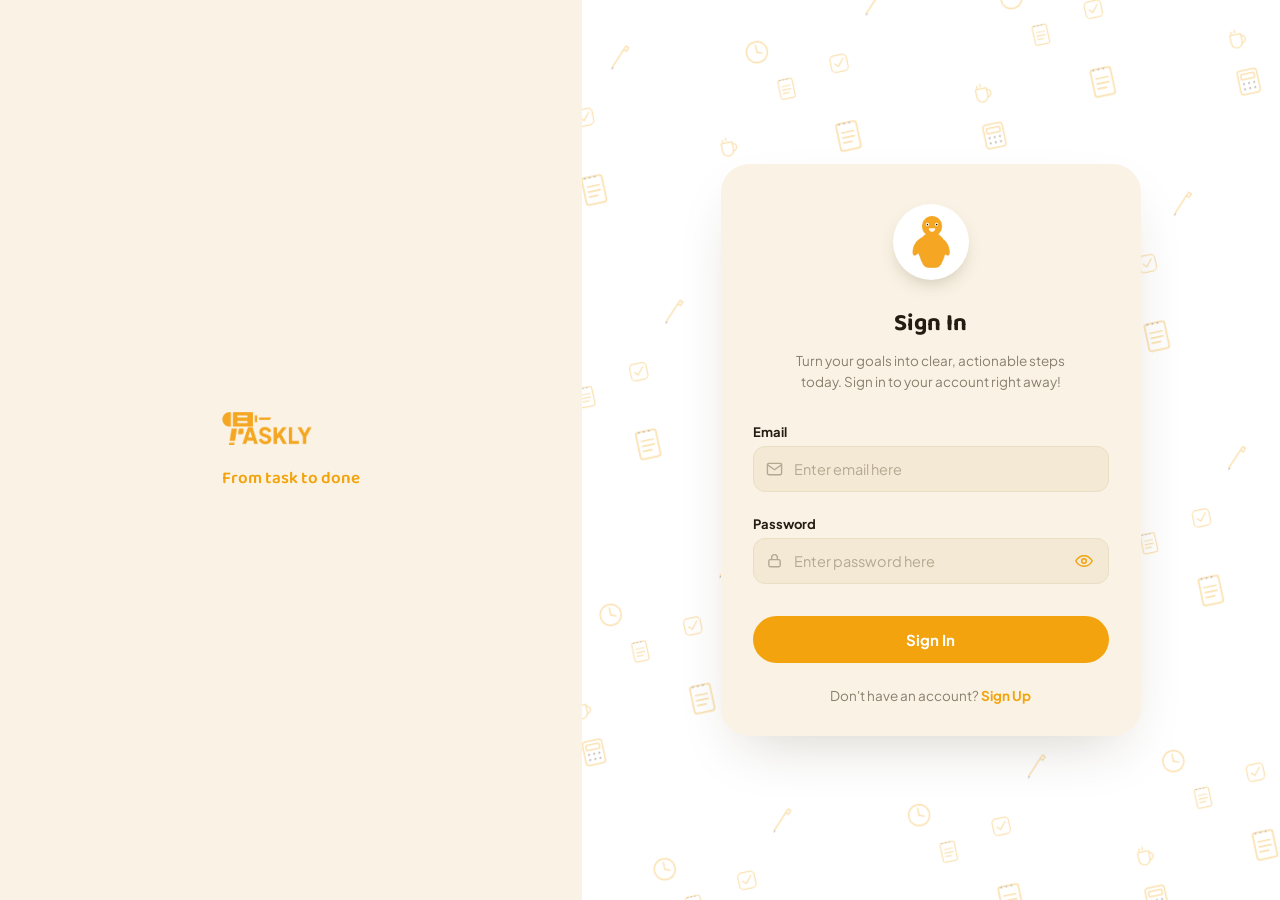
==== account.html @ c9b8bd0f "frontend fixes" ====
<!DOCTYPE html>
<html lang="en">
<head>
<meta charset="UTF-8">
<meta name="viewport" content="width=device-width, initial-scale=1.0">
<title>Taskly — Account</title>
<link rel="shortcut icon" href="assets/tasklylogo.png" type="image/png">
<link rel="preconnect" href="https://fonts.googleapis.com">
<link rel="preconnect" href="https://fonts.gstatic.com" crossorigin>
<link href="https://fonts.googleapis.com/css2?family=Baloo+2:wght@600;700&family=Plus+Jakarta+Sans:wght@400;500;600;700&display=swap" rel="stylesheet">
<link rel="stylesheet" href="css/account.css">
<script src="js/session-guard.js"></script>
  <link rel="stylesheet" href="css/sidebar.css">
  <link rel="stylesheet" href="css/streak.css">
  <link rel="stylesheet" href="css/nodi.css">
  <script>
    try {
      const savedTheme = localStorage.getItem("taskly_theme") || "light";
      document.documentElement.setAttribute("data-theme", savedTheme);
    } catch (e) {}
  </script>
</head>
<body>

<!-- Icon sprite -->
<svg width="0" height="0" style="position:absolute" aria-hidden="true">
  <defs>
    <symbol id="ic-grid" viewBox="0 0 24 24"><rect x="3" y="3" width="8" height="8" rx="1.5"/><rect x="13" y="3" width="8" height="8" rx="1.5"/><rect x="3" y="13" width="8" height="8" rx="1.5"/><rect x="13" y="13" width="8" height="8" rx="1.5"/></symbol>
    <symbol id="ic-route" viewBox="0 0 24 24"><circle cx="6" cy="6" r="2.5"/><circle cx="18" cy="18" r="2.5"/><path d="M6 8.5V13a4 4 0 0 0 4 4h4"/></symbol>
    <symbol id="ic-bell" viewBox="0 0 24 24"><path d="M6 9a6 6 0 0 1 12 0c0 4 1.5 5.5 2 6H4c.5-.5 2-2 2-6Z"/><path d="M10 19a2 2 0 0 0 4 0"/></symbol>
    <symbol id="ic-user" viewBox="0 0 24 24"><circle cx="12" cy="8" r="4"/><path d="M4 21c0-4.4 3.6-8 8-8s8 3.6 8 8"/></symbol>
    <symbol id="ic-gear" viewBox="0 0 24 24"><circle cx="12" cy="12" r="3"/><path d="M19.4 13a1.7 1.7 0 0 0 .3 1.9l.1.1a2 2 0 1 1-2.8 2.8l-.1-.1a1.7 1.7 0 0 0-1.9-.3 1.7 1.7 0 0 0-1 1.5V19a2 2 0 1 1-4 0v-.1a1.7 1.7 0 0 0-1-1.6 1.7 1.7 0 0 0-1.9.3l-.1.1a2 2 0 1 1-2.8-2.8l.1-.1a1.7 1.7 0 0 0 .3-1.9 1.7 1.7 0 0 0-1.5-1H4a2 2 0 1 1 0-4h.1a1.7 1.7 0 0 0 1.6-1 1.7 1.7 0 0 0-.3-1.9l-.1-.1a2 2 0 1 1 2.8-2.8l.1.1a1.7 1.7 0 0 0 1.9.3H10a1.7 1.7 0 0 0 1-1.5V4a2 2 0 1 1 4 0v.1a1.7 1.7 0 0 0 1 1.5 1.7 1.7 0 0 0 1.9-.3l.1-.1a2 2 0 1 1 2.8 2.8l-.1.1a1.7 1.7 0 0 0-.3 1.9V10a1.7 1.7 0 0 0 1.5 1H20a2 2 0 1 1 0 4h-.1a1.7 1.7 0 0 0-1.5 1Z"/></symbol>
    <symbol id="ic-menu" viewBox="0 0 24 24"><line x1="4" y1="7" x2="20" y2="7"/><line x1="4" y1="12" x2="20" y2="12"/><line x1="4" y1="17" x2="20" y2="17"/></symbol>
    <symbol id="ic-close" viewBox="0 0 24 24"><line x1="6" y1="6" x2="18" y2="18"/><line x1="18" y1="6" x2="6" y2="18"/></symbol>
    <symbol id="ic-flame" viewBox="0 0 24 24"><path d="M12 2c1 3-3 4-3 8a3 3 0 0 0 6 0c1 1 2 2.5 2 4.5A5.5 5.5 0 0 1 6 14.5C6 9 12 7 12 2Z"/></symbol>
    <symbol id="ic-check" viewBox="0 0 24 24"><path d="M4 12l5 5 11-11"/></symbol>
    <symbol id="ic-send" viewBox="0 0 24 24"><path d="M4 12h15"/><path d="M13 6l6 6-6 6"/></symbol>
    <symbol id="ic-camera" viewBox="0 0 24 24"><path d="M4 8h3l2-3h6l2 3h3v11H4Z"/><circle cx="12" cy="13.5" r="3.5"/></symbol>
    <symbol id="ic-mail" viewBox="0 0 24 24"><rect x="2" y="4" width="20" height="16" rx="2"/><path d="m2 6 10 7L22 6"/></symbol>
    <symbol id="ic-lock" viewBox="0 0 24 24"><rect x="4" y="10" width="16" height="10" rx="2"/><path d="M8 10V7a4 4 0 0 1 8 0v3"/></symbol>
    <symbol id="ic-eye" viewBox="0 0 24 24"><path d="M1 12s4-7 11-7 11 7 11 7-4 7-11 7-11-7-11-7Z"/><circle cx="12" cy="12" r="3"/></symbol>
    <symbol id="ic-door" viewBox="0 0 24 24"><path d="M6 3h9v18H6Z"/><path d="M15 3l3 1v16l-3 1"/><circle cx="12" cy="12" r=".8" fill="currentColor" stroke="none"/></symbol>
    <symbol id="ic-logout" viewBox="0 0 24 24"><path d="M9 21H5a2 2 0 0 1-2-2V5a2 2 0 0 1 2-2h4"/><path d="M16 17l5-5-5-5"/><path d="M21 12H9"/></symbol>
  </defs>
</svg>

<div class="app-shell">

  <div class="drawer-overlay" id="drawerOverlay"></div>

  <!-- Sidebar (Modern Study Case Design) -->
  <aside class="sidebar" id="sidebar">
    <!-- Header / Brand -->
    <div class="sidebar-header-box">
      <a href="dashboard.html" class="sidebar-brand">
        <div class="sidebar-brand-icon" id="sidebarBrandIcon" title="Taskly Workspace">
          <img src="assets/tasklylogo.png" alt="Taskly">
        </div>
        <div class="sidebar-brand-info">
          <span class="sidebar-brand-title">Taskly</span>
          <span class="sidebar-brand-sub">Workspace</span>
        </div>
      </a>
      <button class="sidebar-toggle-btn" id="sidebarToggleBtn" title="Collapse sidebar" aria-label="Collapse sidebar">
        <svg viewBox="0 0 24 24" fill="none" stroke="currentColor" stroke-width="2.2" stroke-linecap="round" stroke-linejoin="round">
          <path d="m15 18-6-6 6-6"/>
        </svg>
      </button>
      <button class="sidebar-close-btn" id="sidebarCloseBtn" title="Close menu" aria-label="Close menu">
        <svg viewBox="0 0 24 24" fill="none" stroke="currentColor" stroke-width="2" stroke-linecap="round" stroke-linejoin="round">
          <line x1="18" y1="6" x2="6" y2="18"></line>
          <line x1="6" y1="6" x2="18" y2="18"></line>
        </svg>
      </button>
    </div>

    <!-- Top Action: New Chat -->
    <div class="sidebar-action-wrap">
      <button class="sidebar-btn-new-chat open-nodi-modal" type="button" id="sidebarNewChatBtn" title="New Chat with Nodi">
        <div class="sidebar-link-icon">
          <svg viewBox="0 0 24 24" fill="none" stroke="currentColor" stroke-width="2" stroke-linecap="round" stroke-linejoin="round">
            <path d="M12 5v14M5 12h14"/>
          </svg>
        </div>
        <span class="sidebar-link-label">New Chat</span>
        <span class="sidebar-ai-tag">AI</span>
      </button>
    </div>

    <!-- Navigation Body -->
    <div class="sidebar-nav-scroll">
      <!-- Section: OVERVIEW -->
      <div class="sidebar-nav-section">
        <h4 class="sidebar-section-title">Overview</h4>
        <ul class="sidebar-menu">
          <li>
            <a class="sidebar-link" href="dashboard.html" title="Dashboard">
              <div class="sidebar-link-icon">
                <svg viewBox="0 0 24 24" fill="none" stroke="currentColor" stroke-width="1.8" stroke-linecap="round" stroke-linejoin="round"><rect x="3" y="3" width="7" height="7" rx="1.5"/><rect x="14" y="3" width="7" height="7" rx="1.5"/><rect x="3" y="14" width="7" height="7" rx="1.5"/><rect x="14" y="14" width="7" height="7" rx="1.5"/></svg>
              </div>
              <span class="sidebar-link-label">Dashboard</span>
            </a>
          </li>
          <li>
            <a class="sidebar-link" href="roadmapmanager.html" title="Roadmaps">
              <div class="sidebar-link-icon">
                <svg viewBox="0 0 24 24" fill="none" stroke="currentColor" stroke-width="1.8" stroke-linecap="round" stroke-linejoin="round"><path d="M6 2 3 6v14a2 2 0 0 0 2 2h14a2 2 0 0 0 2-2V6l-3-4Z"/><path d="M3 6h18"/><path d="M16 10a4 4 0 0 1-8 0"/></svg>
              </div>
              <span class="sidebar-link-label">Roadmaps</span>
            </a>
          </li>
          <li>
            <a class="sidebar-link" href="notifications.html" title="Notifications">
              <div class="sidebar-link-icon">
                <svg viewBox="0 0 24 24" fill="none" stroke="currentColor" stroke-width="1.8" stroke-linecap="round" stroke-linejoin="round"><rect width="20" height="16" x="2" y="4" rx="2"/><path d="m22 7-8.97 5.7a1.94 1.94 0 0 1-2.06 0L2 7"/></svg>
              </div>
              <span class="sidebar-link-label">Notifications</span>
              <span class="sidebar-pill-badge" id="sidebarNotifBadge" style="display:none;">0</span>
            </a>
          </li>
        </ul>
      </div>
    </div>

    <!-- Bottom: Profile Card + Settings + Theme Toggle -->
    <div class="sidebar-footer-group">
      <div class="sidebar-profile-card">
        <a href="account.html" class="sidebar-profile-link" id="sidebarProfileLink" title="View Profile">
          <img class="sidebar-profile-avatar" id="sidebarUserAvatar" src="assets/profile.png" alt="Profile avatar">
          <div class="sidebar-profile-meta">
            <span class="sidebar-profile-name" id="sidebarUserName">Taskly User</span>
            <span class="sidebar-profile-email" id="sidebarUserEmail">user@taskly.app</span>
          </div>
        </a>
        <a href="settings.html" class="sidebar-settings-btn" id="sidebarSettingsBtn" title="Settings" aria-label="Settings">
          <svg viewBox="0 0 24 24" fill="none" stroke="currentColor" stroke-width="1.8" stroke-linecap="round" stroke-linejoin="round">
            <circle cx="12" cy="12" r="3"/>
            <path d="M19.4 15a1.65 1.65 0 0 0 .33 1.82l.06.06a2 2 0 0 1-2.83 2.83l-.06-.06a1.65 1.65 0 0 0-1.82-.33 1.65 1.65 0 0 0-1.51-1H3a2 2 0 0 1 0-4h.09A1.65 1.65 0 0 0 4.6 9a1.65 1.65 0 0 0-.33-1.82l-.06-.06a2 2 0 0 1 2.83-2.83l.06.06a1.65 1.65 0 0 0 1.82.33H9a1.65 1.65 0 0 0 1-1.51V3a2 2 0 0 1 4 0v.09a1.65 1.65 0 0 0 1 1.51 1.65 1.65 0 0 0 1.82-.33l.06-.06a2 2 0 0 1 2.83 2.83l-.06.06a1.65 1.65 0 0 0-.33 1.82V9a1.65 1.65 0 0 0 1.51 1H21a2 2 0 0 1 0 4h-.09a1.65 1.65 0 0 0-1.51 1z"/>
          </svg>
        </a>
      </div>

      <div class="sidebar-footer">
        <div class="sidebar-theme-switch" id="sidebarThemeSwitch" title="Toggle Light / Dark mode">
          <svg class="sidebar-theme-icon is-sun" viewBox="0 0 24 24" fill="none" stroke="currentColor" stroke-width="2" stroke-linecap="round" stroke-linejoin="round"><circle cx="12" cy="12" r="5"/><line x1="12" y1="1" x2="12" y2="3"/><line x1="12" y1="21" x2="12" y2="23"/><line x1="4.22" y1="4.22" x2="5.64" y2="5.64"/><line x1="18.36" y1="18.36" x2="19.78" y2="19.78"/><line x1="1" y1="12" x2="3" y2="12"/><line x1="21" y1="12" x2="23" y2="12"/><line x1="4.22" y1="19.78" x2="5.64" y2="18.36"/><line x1="18.36" y1="5.64" x2="19.78" y2="4.22"/></svg>
          <div class="sidebar-theme-toggle-pill"><span class="sidebar-theme-toggle-dot"></span></div>
          <svg class="sidebar-theme-icon is-moon" viewBox="0 0 24 24" fill="none" stroke="currentColor" stroke-width="2" stroke-linecap="round" stroke-linejoin="round"><path d="M21 12.79A9 9 0 1 1 11.21 3 7 7 0 0 0 21 12.79z"/></svg>
        </div>
      </div>
    </div>
  </aside>

  <!-- Main column -->
  <div class="main-column">

    <header class="topbar">
      <div class="topbar-left">
        <button class="hamburger-btn" id="hamburgerBtn" aria-label="Open menu">
          <svg viewBox="0 0 24 24" fill="none" stroke="currentColor" stroke-width="2" stroke-linecap="round"><use href="#ic-menu"/></svg>
        </button>
        <span class="topbar-title">Taskly</span>
      </div>
      <div class="topbar-right">
        <button class="icon-btn-ghost" id="streakBtn" aria-label="Your streak">
          <svg viewBox="0 0 24 24" fill="currentColor" stroke="none"><use href="#ic-flame"/></svg>
          <span class="badge-count">5</span>
        </button>
        <button class="icon-btn-ghost" id="notifBtn" aria-label="Notifications">
          <svg viewBox="0 0 24 24" fill="none" stroke="currentColor" stroke-width="1.8" stroke-linecap="round" stroke-linejoin="round"><use href="#ic-bell"/></svg>
          <span class="notif-dot" id="notifDot"></span>
        </button>
        <img class="topbar-avatar" id="topbarAvatar" src="assets/profile.png" alt="Your profile">
      </div>
    </header>

    <main class="main-content">

      <div class="bg-pattern" id="bgPattern" aria-hidden="true">
        <svg class="pattern-root" width="100%" height="100%" xmlns="http://www.w3.org/2000/svg">
          <defs>
            <symbol id="pat-notebook" viewBox="0 0 40 40">
              <rect x="7" y="4" width="24" height="32" rx="3"/>
              <circle cx="11" cy="4.5" r="1.1" fill="currentColor" stroke="none"/>
              <circle cx="17" cy="4.5" r="1.1" fill="currentColor" stroke="none"/>
              <circle cx="23" cy="4.5" r="1.1" fill="currentColor" stroke="none"/>
              <line x1="12" y1="15" x2="26" y2="15"/>
              <line x1="12" y1="21" x2="26" y2="21"/>
              <line x1="12" y1="27" x2="22" y2="27"/>
            </symbol>
            <symbol id="pat-calculator" viewBox="0 0 40 40">
              <rect x="7" y="4" width="26" height="32" rx="4"/>
              <rect x="11" y="9" width="18" height="7" rx="1.5"/>
              <circle cx="13" cy="22" r="1.4" fill="currentColor" stroke="none"/>
              <circle cx="20" cy="22" r="1.4" fill="currentColor" stroke="none"/>
              <circle cx="27" cy="22" r="1.4" fill="currentColor" stroke="none"/>
              <circle cx="13" cy="29" r="1.4" fill="currentColor" stroke="none"/>
              <circle cx="20" cy="29" r="1.4" fill="currentColor" stroke="none"/>
              <circle cx="27" cy="29" r="1.4" fill="currentColor" stroke="none"/>
            </symbol>
            <symbol id="pat-pencil" viewBox="0 0 40 40">
              <path d="M7 33 L27 13"/>
              <path d="M27 13 L31 9 L34 12 L30 16 Z"/>
              <path d="M7 33 L5 36 L9 34 Z" fill="currentColor" stroke="none"/>
            </symbol>
            <symbol id="pat-clock" viewBox="0 0 40 40">
              <circle cx="20" cy="20" r="15"/>
              <line x1="20" y1="20" x2="20" y2="10"/>
              <line x1="20" y1="20" x2="27" y2="23"/>
            </symbol>
            <symbol id="pat-check" viewBox="0 0 40 40">
              <rect x="6" y="6" width="28" height="28" rx="7"/>
              <path d="M13 20 L18 25 L28 13"/>
            </symbol>
            <symbol id="pat-cup" viewBox="0 0 40 40">
              <path d="M9 13 H26 V25 A8.5 8.5 0 0 1 9 25 Z"/>
              <path d="M26 16 A5.5 5.5 0 0 1 26 27"/>
              <line x1="12" y1="8" x2="12" y2="11"/>
              <line x1="17.5" y1="6" x2="17.5" y2="9.5"/>
            </symbol>
            <pattern id="dash-pattern" width="260" height="260" patternUnits="userSpaceOnUse" patternTransform="rotate(-12)">
              <use class="pat-icon" href="#pat-notebook" x="6" y="14" width="34" height="34"/>
              <use class="pat-icon" href="#pat-calculator" x="150" y="46" width="30" height="30"/>
              <use class="pat-icon" href="#pat-pencil" x="60" y="150" width="30" height="30"/>
              <use class="pat-icon" href="#pat-clock" x="196" y="176" width="28" height="28"/>
              <use class="pat-icon" href="#pat-check" x="16" y="206" width="24" height="24"/>
              <use class="pat-icon" href="#pat-cup" x="150" y="4" width="26" height="26"/>
              <use class="pat-icon" href="#pat-notebook" x="220" y="220" width="24" height="24"/>
            </pattern>
          </defs>
          <rect width="100%" height="100%" fill="url(#dash-pattern)"/>
        </svg>
      </div>

      <div class="content-inner">

        <div class="greeting">
          <h1>Account Settings</h1>
          <p>Manage your profile details, personal preferences, and security settings.</p>
        </div>

        <!-- 1. Profile Hero & Avatar Banner Card -->
        <div class="account-card profile-hero-card">
          <input type="file" id="avatarFileInput" accept="image/*" style="display:none">

          <div class="profile-hero-top">
            <div class="avatar-edit-wrap">
              <img id="profileAvatarImg" src="assets/profile.png" alt="Your profile picture">
              <button class="avatar-edit-badge" id="avatarEditBadge" aria-label="Change profile picture" type="button" title="Upload new photo">
                <svg viewBox="0 0 24 24" fill="none" stroke="currentColor" stroke-width="2" stroke-linecap="round" stroke-linejoin="round"><use href="#ic-camera"/></svg>
              </button>
            </div>

            <div class="profile-hero-meta">
              <div class="profile-hero-title-row">
                <h2 class="profile-name" id="profileNameDisplay">—</h2>
                <span class="account-status-badge">
                  <span class="status-dot"></span> Active Member
                </span>
              </div>
              <p class="profile-email" id="profileEmailDisplay">—</p>

              <div class="profile-hero-actions">
                <button class="btn-outline-teal btn-sm" id="editProfilePicBtn" type="button">
                  <svg viewBox="0 0 24 24" fill="none" stroke="currentColor" stroke-width="1.8" stroke-linecap="round" stroke-linejoin="round"><use href="#ic-camera"/></svg>
                  Change Photo
                </button>
              </div>
            </div>
          </div>

          <!-- Quick Stats Strip -->
          <div class="profile-stats-strip">
            <div class="profile-stat-item">
              <div class="stat-icon-wrap is-flame">
                <svg viewBox="0 0 24 24" fill="currentColor" stroke="none"><use href="#ic-flame"/></svg>
              </div>
              <div>
                <div class="stat-val" id="profileStreakDisplay">5 Days</div>
                <div class="stat-lbl">Current Streak</div>
              </div>
            </div>
            <div class="profile-stat-item">
              <div class="stat-icon-wrap is-route">
                <svg viewBox="0 0 24 24" fill="none" stroke="currentColor" stroke-width="2" stroke-linecap="round" stroke-linejoin="round"><use href="#ic-route"/></svg>
              </div>
              <div>
                <div class="stat-val">3 Active</div>
                <div class="stat-lbl">Roadmaps</div>
              </div>
            </div>
            <div class="profile-stat-item">
              <div class="stat-icon-wrap is-calendar">
                <svg viewBox="0 0 24 24" fill="none" stroke="currentColor" stroke-width="2" stroke-linecap="round" stroke-linejoin="round"><rect x="3" y="4" width="18" height="18" rx="2"/><line x1="16" y1="2" x2="16" y2="6"/><line x1="8" y1="2" x2="8" y2="6"/><line x1="3" y1="10" x2="21" y2="10"/></svg>
              </div>
              <div>
                <div class="stat-val">Sep 2026</div>
                <div class="stat-lbl">Member Since</div>
              </div>
            </div>
          </div>
        </div>

        <!-- 2. Personal Information Card -->
        <div class="account-card">
          <div class="account-card-header">
            <div>
              <h3 class="account-card-title">
                <svg viewBox="0 0 24 24" fill="none" stroke="currentColor" stroke-width="2" stroke-linecap="round" stroke-linejoin="round"><use href="#ic-user"/></svg>
                Personal Information
              </h3>
              <p class="account-card-desc">Your basic profile info and contact email.</p>
            </div>
            <button class="btn-outline-teal btn-sm" id="editDetailsBtn" type="button">
              <svg viewBox="0 0 24 24" fill="none" stroke="currentColor" stroke-width="1.8" stroke-linecap="round" stroke-linejoin="round"><path d="M12 20h9"/><path d="M16.5 3.5a2.1 2.1 0 0 1 3 3L7 19l-4 1 1-4Z"/></svg>
              Edit Details
            </button>
          </div>

          <p class="profile-success-msg" id="profileSuccessMsg">
            <svg viewBox="0 0 24 24" fill="none" stroke="currentColor" stroke-width="2.4" stroke-linecap="round" stroke-linejoin="round"><use href="#ic-check"/></svg>
            Personal details updated successfully!
          </p>

          <div class="account-form-grid">
            <div class="profile-field">
              <label for="fullNameInput">Full Name</label>
              <div class="profile-field-input-wrap">
                <input class="profile-input" id="fullNameInput" type="text" value="" disabled placeholder="Enter your name">
              </div>
            </div>

            <div class="profile-field">
              <label for="emailInput">Email Address</label>
              <div class="profile-field-input-wrap">
                <input class="profile-input" id="emailInput" type="email" value="" disabled placeholder="Enter your email">
              </div>
            </div>

            <div class="profile-field">
              <label for="timezoneInput">Timezone / Region</label>
              <div class="profile-field-input-wrap">
                <input class="profile-input" id="timezoneInput" type="text" value="GMT+1 (West Africa Standard Time)" disabled>
              </div>
            </div>
          </div>

          <div class="profile-actions" id="profileEditActions" style="display:none;">
            <button class="btn-ghost" id="cancelProfileEditBtn" type="button">Cancel</button>
            <button class="btn-solid" id="saveProfileBtn" type="button">
              <svg viewBox="0 0 24 24" fill="none" stroke="currentColor" stroke-width="2.2" stroke-linecap="round" stroke-linejoin="round"><use href="#ic-check"/></svg>
              Save Changes
            </button>
          </div>
        </div>

        <!-- 3. Security & Password Card -->
        <div class="account-card">
          <div class="account-card-header">
            <div>
              <h3 class="account-card-title">
                <svg viewBox="0 0 24 24" fill="none" stroke="currentColor" stroke-width="2" stroke-linecap="round" stroke-linejoin="round"><use href="#ic-lock"/></svg>
                Security & Password
              </h3>
              <p class="account-card-desc">Ensure your account remains safe with a strong password.</p>
            </div>
            <button class="btn-outline-teal btn-sm" id="editPasswordBtn" type="button">
              <svg viewBox="0 0 24 24" fill="none" stroke="currentColor" stroke-width="1.8" stroke-linecap="round" stroke-linejoin="round"><path d="M12 20h9"/><path d="M16.5 3.5a2.1 2.1 0 0 1 3 3L7 19l-4 1 1-4Z"/></svg>
              Change Password
            </button>
          </div>

          <p class="profile-success-msg" id="passwordSuccessMsg">
            <svg viewBox="0 0 24 24" fill="none" stroke="currentColor" stroke-width="2.4" stroke-linecap="round" stroke-linejoin="round"><use href="#ic-check"/></svg>
            Password updated successfully!
          </p>

          <div id="passwordStaticGrid">
            <div class="account-form-grid">
              <div class="profile-field" style="grid-column: 1 / -1;">
                <label for="passwordInput">Current Password</label>
                <div class="profile-field-input-wrap has-suffix">
                  <input class="profile-input" id="passwordInput" type="password" placeholder="••••••••" disabled>
                  <button type="button" class="field-toggle-visibility" id="profilePasswordToggle" data-target="passwordInput" aria-label="Show password">
                    <svg viewBox="0 0 24 24" fill="none" stroke="currentColor" stroke-width="2" stroke-linecap="round" stroke-linejoin="round"><use href="#ic-eye"/></svg>
                  </button>
                </div>
              </div>
            </div>
          </div>

          <div id="passwordEditFields" style="display:none;">
            <div class="account-form-grid">
              <div class="profile-field">
                <label for="currentPasswordInput">Current Password</label>
                <div class="profile-field-input-wrap has-suffix">
                  <input class="profile-input" id="currentPasswordInput" type="password" placeholder="Enter current password">
                  <button type="button" class="field-toggle-visibility" data-target="currentPasswordInput" aria-label="Show password">
                    <svg viewBox="0 0 24 24" fill="none" stroke="currentColor" stroke-width="2" stroke-linecap="round" stroke-linejoin="round"><use href="#ic-eye"/></svg>
                  </button>
                </div>
              </div>
              <div class="profile-field">
                <label for="newPasswordInput">New Password</label>
                <div class="profile-field-input-wrap has-suffix">
                  <input class="profile-input" id="newPasswordInput" type="password" placeholder="Min. 8 characters">
                  <button type="button" class="field-toggle-visibility" data-target="newPasswordInput" aria-label="Show password">
                    <svg viewBox="0 0 24 24" fill="none" stroke="currentColor" stroke-width="2" stroke-linecap="round" stroke-linejoin="round"><use href="#ic-eye"/></svg>
                  </button>
                </div>
              </div>
            </div>
            <div class="profile-actions">
              <button class="btn-ghost" id="cancelPasswordEditBtn" type="button">Cancel</button>
              <button class="btn-solid" id="savePasswordBtn" type="button">
                <svg viewBox="0 0 24 24" fill="none" stroke="currentColor" stroke-width="2.2" stroke-linecap="round" stroke-linejoin="round"><use href="#ic-check"/></svg>
                Update Password
              </button>
            </div>
          </div>
        </div>

        <!-- 4. Session & Logout Card -->
        <div class="logout-card">
          <div class="logout-card-left">
            <div class="logout-door-badge">
              <svg viewBox="0 0 24 24" fill="none" stroke="currentColor" stroke-width="1.8" stroke-linecap="round" stroke-linejoin="round"><use href="#ic-logout"/></svg>
            </div>
            <div class="logout-card-text">
              <strong>Log out of Taskly</strong>
              <span>You'll need your email and password to sign back in to your dashboard.</span>
            </div>
          </div>
          <button class="btn-ghost is-danger-btn" id="openLogoutBtn" type="button">
            <svg viewBox="0 0 24 24" fill="none" stroke="currentColor" stroke-width="1.8" stroke-linecap="round" stroke-linejoin="round"><use href="#ic-logout"/></svg>
            Log Out
          </button>
        </div>

      </div>
    </main>
  </div>
</div>

<!-- ============ Logout confirm modal ============ -->
<div class="modal-overlay" id="logoutOverlay">
  <div class="modal" role="dialog" aria-modal="true" aria-label="Log out">
    <div class="modal-header">
      <span></span>
      <button class="modal-close" data-close-modal="logoutOverlay" aria-label="Close">
        <svg viewBox="0 0 24 24" fill="none" stroke="currentColor" stroke-width="2" stroke-linecap="round"><use href="#ic-close"/></svg>
      </button>
    </div>
    <div class="logout-modal-body">
      <svg class="logout-door-icon" viewBox="0 0 24 24" fill="none" stroke="currentColor" stroke-width="1.6" stroke-linecap="round" stroke-linejoin="round"><use href="#ic-door"/></svg>
      <h3>Leaving us so soon?</h3>
      <p>You'll need to log back in to access your dashboard and saved progress.</p>
      <button class="btn-solid is-danger" id="confirmLogoutBtn" type="button" style="width:100%;">Log Out</button>
    </div>
  </div>
</div>

<!-- ============ Ask Nodi ============ -->
<button class="help-bubble" id="nodiBtn" type="button">
  <img src="assets/Nodi.png" alt="">
  Need help? Ask Nodi
</button>

<div class="modal-overlay" id="nodiOverlay">
  <div class="modal modal-nodi" role="dialog" aria-modal="true" aria-label="Ask Nodi">
    <div class="nodi-header">
      <img src="assets/Nodi.png" alt="">
      <div class="nodi-header-text">
        <p class="name">Nodi</p>
        <p class="status">Online</p>
      </div>
      <button class="modal-close" data-close-modal="nodiOverlay" aria-label="Close">
        <svg viewBox="0 0 24 24" fill="none" stroke="currentColor" stroke-width="2" stroke-linecap="round"><use href="#ic-close"/></svg>
      </button>
    </div>
    <div class="nodi-body" id="nodiBody">
      <div class="chat-bubble from-nodi">Hey, I'm Nodi 👋 Ask me anything about your account, roadmaps, or settings.</div>
    </div>
    <div class="nodi-suggestions" id="nodiSuggestions">
      <button class="suggestion-chip" type="button">Help me get unstuck</button>
      <button class="suggestion-chip" type="button">Explain this task</button>
      <button class="suggestion-chip" type="button">Suggest resources</button>
    </div>
    <div class="nodi-input-row">
      <input class="nodi-input" id="nodiInput" type="text" placeholder="Message Nodi…" maxlength="500">
      <button class="send-btn" id="nodiSendBtn" type="button" aria-label="Send">
        <svg viewBox="0 0 24 24" fill="none" stroke="currentColor" stroke-width="2.2" stroke-linecap="round" stroke-linejoin="round"><use href="#ic-send"/></svg>
      </button>
    </div>
  </div>
</div>

<!-- ============ Notifications + streak (shared shell) ============ -->
<div class="dropdown-panel" id="notifPanel" role="menu" aria-label="Notifications">
  <div class="dropdown-header">Notifications</div>
  <div class="notif-item">
    <div class="notif-icon"><svg viewBox="0 0 24 24" fill="none" stroke="currentColor" stroke-width="2" stroke-linecap="round" stroke-linejoin="round"><use href="#ic-check"/></svg></div>
    <div>
      <p class="notif-text"><strong>My Figma course</strong> — you finished "Auto layout basics".</p>
      <p class="notif-time">12 minutes ago</p>
    </div>
  </div>
  <div class="notif-item">
    <div class="notif-icon is-teal"><svg viewBox="0 0 24 24" fill="currentColor" stroke="none"><use href="#ic-flame"/></svg></div>
    <div>
      <p class="notif-text">You're on a <strong>5 day streak</strong>. Keep it going today!</p>
      <p class="notif-time">3 hours ago</p>
    </div>
  </div>
  <div class="dropdown-footer">
    <button class="view-all-btn" id="viewAllNotifsBtn" type="button">View all notifications</button>
  </div>
</div>

<!-- ============ Streak dropdown panel ============ -->
<div class="dropdown-panel modal-streak-dropdown" id="streakOverlay" role="dialog" aria-label="Your streak">
  <div class="dropdown-header">
    <span style="display:inline-flex; align-items:center; gap:6px;">
      <svg width="16" height="16" viewBox="0 0 24 24" fill="#FF6B00" stroke="none"><use href="#ic-flame"/></svg>
      Your Streak
    </span>
    <button class="modal-close" data-close-modal="streakOverlay" aria-label="Close">
      <svg viewBox="0 0 24 24" fill="none" stroke="currentColor" stroke-width="2" stroke-linecap="round"><use href="#ic-close"/></svg>
    </button>
  </div>
  <div class="modal-streak">
    <div class="streak-flame-big">
      <svg viewBox="0 0 24 24" fill="currentColor" stroke="none"><use href="#ic-flame"/></svg>
    </div>
    <p class="streak-count-big" id="streakCountBig">5 Days</p>
    <p class="streak-sub">You're on fire! Complete a task today to keep it going.</p>
    <div class="streak-week" id="streakWeek"></div>
    <div class="streak-countdown-box">
      <p class="streak-countdown-label">Streak resets in</p>
      <p class="streak-countdown" id="streakCountdown">--:--:--</p>
    </div>
  </div>
</div>
</div>

<div class="toast" id="toast" role="status" aria-live="polite"></div>

<script src="js/api.js"></script>
<script src="js/account.js"></script>
  <script src="js/streak.js"></script>
  <script src="js/sidebar.js"></script>
  <script src="js/nodi.js"></script>
</body>
</html>
---- css/account.css ----
/* ============================================================
   TASKLY — DESIGN TOKENS (matched to Figma reference)
   ============================================================ */
:root {
  --color-cream: #FAF3E5;        /* left panel + card background */
  --color-cream-soft: #F3E9D4;   /* input fill */
  --color-white: #FFFFFF;        /* right panel background */

  --color-ink: #241C10;          /* headings, wordmark */
  --color-ink-soft: #8A7F6E;     /* subtext, placeholders */
  --color-ink-faint: #B4A990;

  --color-orange: #F2A30D;       /* primary accent */
  --color-orange-deep: #DB8F06;  /* hover / pressed */
  --color-orange-tint: #FCE9C2;

  --color-teal: #2E8E86;         /* secondary / links */
  --color-teal-deep: #23716B;
  --color-teal-tint: #DCEEEC;

  --color-locked: #B7CFCC;       /* muted teal, "not yet" */
  --color-success: #4B9B5E;
  --color-error: #C1503A;
  --color-error-tint: #F8E4DE;

  --color-border: #EADFC4;

  --font-display: 'Baloo 2', 'Fredoka', 'Segoe UI', sans-serif;
  --font-body: 'Plus Jakarta Sans', 'Segoe UI', sans-serif;

  --sp-1: 4px; --sp-2: 8px; --sp-3: 16px; --sp-4: 24px;
  --sp-5: 32px; --sp-6: 40px; --sp-7: 48px; --sp-8: 64px;

  --radius-sm: 12px;
  --radius-md: 18px;
  --radius-lg: 28px;
  --radius-pill: 999px;

  --shadow-card: 0 24px 60px -22px rgba(60, 42, 10, 0.22);
  --shadow-avatar: 0 8px 18px -6px rgba(60, 42, 10, 0.25);
  --shadow-btn: 0 12px 24px -10px rgba(242, 163, 13, 0.55);
  --shadow-focus: 0 0 0 4px rgba(46, 142, 134, 0.15);

  --ease-snap: cubic-bezier(.65, 0, .35, 1);
}

[data-theme="dark"] {
  --color-cream: #131B2A;
  --color-cream-soft: #1A2538;
  --color-white: #0B111A;

  --color-ink: #F1F5F9;
  --color-ink-soft: #94A3B8;
  --color-ink-faint: #64748B;

  --color-border: #1E293B;
  --color-orange-tint: #2C2210;
  --color-teal-tint: #132E35;
  --color-error-tint: #3A1C1C;
  --shadow-card: 0 24px 60px -22px rgba(0, 0, 0, 0.65);
  --shadow-avatar: 0 8px 18px -6px rgba(0, 0, 0, 0.5);
  --shadow-focus: 0 0 0 4px rgba(45, 212, 191, 0.2);
}

[data-theme="dark"] body {
  background: #0B111A;
  color: #F1F5F9;
}

[data-theme="dark"] .topbar {
  background: #0D131F;
  border-bottom: 1px solid #1E293B;
}

[data-theme="dark"] .bg-pattern svg.pattern-root {
  opacity: 0.12;
}

[data-theme="dark"] .account-card,
[data-theme="dark"] .profile-hero-card,
[data-theme="dark"] .logout-card,
[data-theme="dark"] .modal {
  background: #131B2A;
  border-color: #1E293B;
  color: #F1F5F9;
}

[data-theme="dark"] .profile-input {
  background: #1A2538;
  border-color: #1E293B;
  color: #F1F5F9;
}

[data-theme="dark"] .profile-input:disabled {
  background: #0F172A;
  color: #94A3B8;
  border-color: #1E293B;
}

[data-theme="dark"] .icon-btn-ghost {
  color: #94A3B8;
}

[data-theme="dark"] .icon-btn-ghost:hover {
  background: #1E293B;
  color: #F1F5F9;
}


* { box-sizing: border-box; }
body {
  margin: 0;
  font-family: var(--font-body);
  color: var(--color-ink);
  background: var(--color-white);
  -webkit-font-smoothing: antialiased;
}
h1, h2, h3, p { margin: 0; }
a { color: inherit; text-decoration: none; }
button { font-family: inherit; cursor: pointer; }
input { font-family: inherit; }
svg { display: block; }

@media (prefers-reduced-motion: reduce) {
  *, *::before, *::after {
    animation-duration: .001ms !important;
    animation-iteration-count: 1 !important;
    transition-duration: .001ms !important;
  }
}

/* ============================================================
   BACKGROUND — minimal slanted productivity-icon wallpaper
   ============================================================ */
.bg-pattern {
  position: absolute;
  inset: -10%;
  width: 120%;
  height: 120%;
  z-index: 0;
  pointer-events: none;
  will-change: transform;
  transition: transform .6s var(--ease-snap);
}
.bg-pattern .pat-icon {
  stroke: var(--color-orange);
  stroke-width: 2;
  stroke-linecap: round;
  stroke-linejoin: round;
  fill: none;
}
.bg-pattern svg.pattern-root { opacity: .32; }

/* ============================================================
   DASHBOARD / APP SHELL
   ============================================================ */
.app-shell {
  min-height: 100vh;
  display: flex;
  background: var(--color-white);
}

/* --- Sidebar --- */
.sidebar {
  width: 264px;
  flex-shrink: 0;
  background: var(--color-teal);
  padding: var(--sp-5) var(--sp-4);
  display: flex;
  flex-direction: column;
  position: fixed;
  inset: 0 auto 0 0;
  transform: translateX(-100%);
  transition: transform .35s var(--ease-snap);
  z-index: 50;
}
.sidebar.is-open { transform: translateX(0); }
@media (min-width: 960px) {
  .sidebar { position: sticky; top: 0; height: 100vh; transform: none; }
}

.sidebar-header {
  display: flex;
  align-items: center;
  justify-content: space-between;
  margin-bottom: var(--sp-6);
}
.sidebar-brand { display: flex; align-items: center; gap: 10px; }
.sidebar-brand .brand-mark-icon { width: 30px; height: 30px; }
.sidebar-brand .brand-wordmark { color: var(--color-white); font-size: 19px; font-family: var(--font-display); font-weight: 700; }
.sidebar-brand .brand-wordmark .dot-accent { color: var(--color-orange); }

.sidebar-close {
  display: flex;
  background: none;
  border: none;
  color: var(--color-white);
  padding: 6px;
  opacity: .85;
}
.sidebar-close svg { width: 20px; height: 20px; }
@media (min-width: 960px) { .sidebar-close { display: none; } }

.nav-list { list-style: none; margin: 0; padding: 0; display: flex; flex-direction: column; gap: 6px; }
.nav-link {
  display: flex;
  align-items: center;
  gap: 12px;
  padding: 12px 14px;
  border-radius: var(--radius-sm);
  color: var(--color-white);
  font-size: 14.5px;
  font-weight: 600;
  opacity: .82;
  transition: background .2s ease, opacity .2s ease, transform .12s ease;
}
.nav-link svg { width: 19px; height: 19px; flex-shrink: 0; }
.nav-link:hover { opacity: 1; background: rgba(255,255,255,.1); }
.nav-link:active { transform: scale(.98); }
.nav-link.is-active {
  background: var(--color-white);
  color: var(--color-teal-deep);
  opacity: 1;
  box-shadow: 0 6px 16px -8px rgba(0,0,0,.35);
}
.nav-link-logout {
  width: 100%;
  background: transparent;
  border: none;
  cursor: pointer;
  text-align: left;
  font-family: inherit;
  color: #ff6b6b;
}
.nav-link-logout:hover {
  background: rgba(255, 107, 107, 0.18) !important;
  color: #ff4d4d !important;
  opacity: 1;
}

.sidebar-footer {
  margin-top: auto;
  color: var(--color-white);
  opacity: .6;
  font-size: 12px;
}

.drawer-overlay {
  position: fixed;
  inset: 0;
  background: rgba(36, 28, 16, .35);
  z-index: 40;
  opacity: 0;
  pointer-events: none;
  transition: opacity .3s ease;
}
.drawer-overlay.is-visible { opacity: 1; pointer-events: auto; }
@media (min-width: 960px) { .drawer-overlay { display: none; } }

/* --- Main column --- */
.main-column { flex: 1; min-width: 0; position: relative; }

.topbar {
  position: sticky;
  top: 0;
  z-index: 20;
  display: flex;
  align-items: center;
  justify-content: space-between;
  padding: var(--sp-3) var(--sp-4);
  background: var(--color-white);
  border-bottom: 1px solid var(--color-border);
}
@media (min-width: 960px) { .topbar { padding: var(--sp-4) var(--sp-7) var(--sp-3); border-bottom: none; } }

.topbar-left { display: flex; align-items: center; gap: 12px; }
.hamburger-btn {
  display: flex;
  background: var(--color-cream-soft);
  border: none;
  padding: 9px;
  border-radius: 10px;
  color: var(--color-ink);
  transition: background .2s ease, transform .12s ease;
}
.hamburger-btn:hover { background: var(--color-orange-tint); }
.hamburger-btn:active { transform: scale(.93); }
.hamburger-btn svg { width: 20px; height: 20px; }
@media (min-width: 960px) { .hamburger-btn { display: none; } }

.topbar-title { font-family: var(--font-display); font-size: 18px; font-weight: 700; color: var(--color-orange); }
@media (min-width: 960px) { .topbar-title { display: none; } }

.topbar-right { display: flex; align-items: center; gap: var(--sp-3); }
.icon-btn-ghost {
  display: flex;
  background: none;
  border: none;
  padding: 8px;
  border-radius: 10px;
  color: var(--color-ink-soft);
  position: relative;
  transition: background .2s ease, color .2s ease, transform .12s ease;
}
.icon-btn-ghost:hover { background: var(--color-cream-soft); color: var(--color-ink); }
.icon-btn-ghost:active { transform: scale(.92); }
.icon-btn-ghost svg { width: 21px; height: 21px; }
.notif-dot {
  position: absolute;
  top: 6px; right: 6px;
  width: 8px; height: 8px;
  border-radius: 50%;
  background: var(--color-orange);
  border: 2px solid var(--color-white);
}

.topbar-avatar {
  width: 36px; height: 36px;
  border-radius: 50%;
  object-fit: cover;
  border: 2px solid var(--color-orange-tint);
  display: block;
}

/* --- Content --- */
.main-content {
  position: relative;
  overflow: hidden;
  padding: var(--sp-5) var(--sp-4) var(--sp-8);
}
@media (min-width: 960px) { .main-content { padding: var(--sp-6) var(--sp-7) var(--sp-8); } }

.content-inner {
  position: relative;
  z-index: 1;
  max-width: 760px;
  margin: 0 auto;
  width: 100%;
}

.greeting {
  opacity: 0;
  transform: translateY(14px);
  animation: contentEnter .5s var(--ease-snap) forwards;
  margin-bottom: var(--sp-5);
}
.greeting h1 { font-family: var(--font-display); font-size: 26px; font-weight: 700; margin-bottom: 6px; }
.greeting p { font-size: 14.5px; color: var(--color-ink-soft); max-width: 540px; line-height: 1.55; }
@keyframes contentEnter { to { opacity: 1; transform: translateY(0); } }

/* ============================================================
   BUTTON SYSTEM
   ============================================================ */
.btn-solid, .btn-ghost, .btn-outline-teal {
  display: inline-flex;
  align-items: center;
  justify-content: center;
  gap: 8px;
  padding: 10px 20px;
  border-radius: var(--radius-pill);
  font-size: 13.5px;
  font-weight: 700;
  line-height: 1;
  cursor: pointer;
  white-space: nowrap;
  transition: background .2s ease, box-shadow .2s ease, transform .12s ease, border-color .2s ease, color .2s ease;
}
.btn-solid { border: none; background: var(--color-orange); color: var(--color-white); }
.btn-solid:hover { background: var(--color-orange-deep); box-shadow: var(--shadow-btn); }
.btn-solid:active { transform: scale(.96); }
.btn-solid:disabled { opacity: .5; pointer-events: none; }
.btn-solid.is-danger { background: var(--color-error); }
.btn-solid.is-danger:hover { background: #a8402c; box-shadow: 0 12px 24px -10px rgba(193,80,58,.5); }

.btn-ghost { border: 1.5px solid var(--color-border); background: var(--color-white); color: var(--color-ink-soft); }
.btn-ghost:hover { background: var(--color-cream-soft); color: var(--color-ink); border-color: var(--color-ink-soft); }
.btn-ghost:active { transform: scale(.96); }

.btn-outline-teal {
  border: 1.5px solid var(--color-teal);
  background: var(--color-white);
  color: var(--color-teal-deep);
}
.btn-outline-teal:hover { background: var(--color-teal-tint); box-shadow: 0 8px 16px -8px rgba(46,142,134,.35); }
.btn-outline-teal:active { transform: scale(.96); }
.btn-outline-teal svg { width: 16px; height: 16px; }

.btn-sm {
  padding: 8px 14px !important;
  font-size: 12.5px !important;
  border-radius: var(--radius-pill);
}

/* ============================================================
   ACCOUNT & PROFILE CARDS (Full Width & Responsive)
   ============================================================ */
.account-card {
  background: var(--color-cream);
  border: 1.5px solid var(--color-border);
  border-radius: var(--radius-lg);
  padding: var(--sp-5) var(--sp-6);
  width: 100%;
  margin-bottom: var(--sp-4);
  text-align: left;
  opacity: 0;
  transform: translateY(14px);
  animation: contentEnter .5s var(--ease-snap) forwards;
  transition: border-color .2s ease, box-shadow .2s ease;
}
.account-card:hover {
  border-color: var(--color-orange-tint);
}
@media (max-width: 640px) {
  .account-card {
    padding: var(--sp-4) var(--sp-4);
    border-radius: var(--radius-md);
  }
}

/* --- Hero Banner Card --- */
.profile-hero-card {
  animation-delay: .05s;
}
.profile-hero-top {
  display: flex;
  align-items: center;
  gap: var(--sp-5);
  flex-wrap: wrap;
}
@media (max-width: 640px) {
  .profile-hero-top {
    flex-direction: column;
    text-align: center;
    gap: var(--sp-3);
  }
}

.avatar-edit-wrap {
  position: relative;
  width: 92px;
  height: 92px;
  flex-shrink: 0;
}
.avatar-edit-wrap img {
  width: 92px;
  height: 92px;
  border-radius: 50%;
  object-fit: cover;
  border: 3.5px solid var(--color-white);
  box-shadow: var(--shadow-avatar);
  display: block;
}
.avatar-edit-badge {
  position: absolute;
  bottom: 0;
  right: 0;
  width: 30px;
  height: 30px;
  border-radius: 50%;
  background: var(--color-orange);
  color: var(--color-white);
  display: flex;
  align-items: center;
  justify-content: center;
  border: 2.5px solid var(--color-white);
  transition: background .2s ease, transform .15s ease;
}
.avatar-edit-badge:hover { background: var(--color-orange-deep); }
.avatar-edit-badge:active { transform: scale(.9); }
.avatar-edit-badge svg { width: 14px; height: 14px; }

.profile-hero-meta {
  flex: 1;
  min-width: 240px;
}
@media (max-width: 640px) {
  .profile-hero-meta {
    text-align: center;
    min-width: 100%;
  }
}

.profile-hero-title-row {
  display: flex;
  align-items: center;
  gap: 10px;
  flex-wrap: wrap;
  margin-bottom: 4px;
}
@media (max-width: 640px) {
  .profile-hero-title-row {
    justify-content: center;
  }
}

.profile-name {
  font-family: var(--font-display);
  font-size: 22px;
  font-weight: 700;
  color: var(--color-ink);
}
.account-status-badge {
  display: inline-flex;
  align-items: center;
  gap: 6px;
  padding: 3px 10px;
  border-radius: var(--radius-pill);
  font-size: 12px;
  font-weight: 700;
  background: var(--color-teal-tint);
  color: var(--color-teal-deep);
}
.account-status-badge .status-dot {
  width: 7px;
  height: 7px;
  border-radius: 50%;
  background: var(--color-success);
}
.profile-email {
  font-size: 13.5px;
  color: var(--color-ink-soft);
}

.profile-hero-actions {
  display: flex;
  align-items: center;
  gap: 10px;
  margin-top: 14px;
}
@media (max-width: 640px) {
  .profile-hero-actions {
    justify-content: center;
  }
}

/* --- Hero Stats Strip --- */
.profile-stats-strip {
  display: grid;
  grid-template-columns: repeat(3, 1fr);
  gap: var(--sp-3);
  margin-top: var(--sp-4);
  padding-top: var(--sp-4);
  border-top: 1px solid var(--color-border);
}
@media (max-width: 600px) {
  .profile-stats-strip {
    grid-template-columns: 1fr;
    gap: 8px;
  }
}
.profile-stat-item {
  display: flex;
  align-items: center;
  gap: 12px;
  padding: 10px 14px;
  border-radius: var(--radius-sm);
  background: var(--color-white);
  border: 1px solid var(--color-border);
}
.stat-icon-wrap {
  width: 36px;
  height: 36px;
  border-radius: 10px;
  display: flex;
  align-items: center;
  justify-content: center;
  flex-shrink: 0;
}
.stat-icon-wrap.is-flame {
  background: var(--color-orange-tint);
  color: var(--color-orange);
}
.stat-icon-wrap.is-route {
  background: var(--color-teal-tint);
  color: var(--color-teal-deep);
}
.stat-icon-wrap.is-calendar {
  background: #E8EDFB;
  color: #385CB0;
}
.stat-icon-wrap svg { width: 18px; height: 18px; }
.stat-val { font-size: 14px; font-weight: 700; color: var(--color-ink); }
.stat-lbl { font-size: 11.5px; color: var(--color-ink-soft); }

/* --- Section Card Headers --- */
.account-card-header {
  display: flex;
  align-items: flex-start;
  justify-content: space-between;
  gap: var(--sp-3);
  margin-bottom: var(--sp-4);
  padding-bottom: var(--sp-3);
  border-bottom: 1px solid var(--color-border);
}
@media (max-width: 540px) {
  .account-card-header {
    flex-direction: column;
    align-items: flex-start;
  }
}
.account-card-title {
  display: flex;
  align-items: center;
  gap: 8px;
  font-family: var(--font-display);
  font-size: 17px;
  font-weight: 700;
  color: var(--color-ink);
  margin-bottom: 3px;
}
.account-card-title svg {
  width: 18px;
  height: 18px;
  color: var(--color-teal);
}
.account-card-desc {
  font-size: 13px;
  color: var(--color-ink-soft);
}

/* --- Form Fields & Responsive Grid --- */
.account-form-grid {
  display: grid;
  grid-template-columns: 1fr 1fr;
  gap: var(--sp-3) var(--sp-4);
}
@media (max-width: 640px) {
  .account-form-grid {
    grid-template-columns: 1fr;
    gap: var(--sp-3);
  }
}

.profile-field {
  margin-bottom: 2px;
  text-align: left;
}
.profile-field label {
  display: block;
  font-size: 12.5px;
  font-weight: 700;
  color: var(--color-ink);
  margin-bottom: 6px;
}
.profile-field-input-wrap { position: relative; }

.profile-input {
  width: 100%;
  padding: 12px 14px;
  border-radius: var(--radius-sm);
  border: 1.5px solid var(--color-border);
  background: var(--color-cream-soft);
  font-family: inherit;
  font-size: 14px;
  color: var(--color-ink-soft);
  cursor: not-allowed;
  transition: border-color .2s ease, box-shadow .2s ease, background .2s ease, color .2s ease;
}
.profile-input:not(:disabled) {
  background: var(--color-white);
  color: var(--color-ink);
  cursor: text;
}
.profile-input:not(:disabled):focus {
  outline: none;
  border-color: var(--color-teal);
  box-shadow: var(--shadow-focus);
}
.profile-field-input-wrap.has-suffix .profile-input { padding-right: 44px; }

.field-toggle-visibility {
  position: absolute;
  right: 12px;
  top: 50%;
  transform: translateY(-50%);
  background: none;
  border: none;
  padding: 4px;
  color: var(--color-orange);
  display: flex;
  border-radius: 6px;
  transition: color .2s ease, transform .15s ease;
}
.field-toggle-visibility:hover { color: var(--color-orange-deep); }
.field-toggle-visibility:active { transform: translateY(-50%) scale(.88); }
.field-toggle-visibility svg { width: 18px; height: 18px; }

.profile-success-msg {
  display: none;
  align-items: center;
  gap: 8px;
  font-size: 13px;
  font-weight: 700;
  color: var(--color-success);
  background: #EAF6ED;
  border: 1px solid rgba(75, 155, 94, 0.25);
  border-radius: var(--radius-sm);
  padding: 10px 14px;
  margin-bottom: var(--sp-4);
}
.profile-success-msg.is-visible { display: flex; animation: contentEnter .3s var(--ease-snap); }
.profile-success-msg svg { width: 16px; height: 16px; flex-shrink: 0; }

.profile-actions {
  display: flex;
  justify-content: flex-end;
  gap: 10px;
  margin-top: var(--sp-4);
  padding-top: var(--sp-3);
  border-top: 1px solid var(--color-border);
}

/* --- Logout Card --- */
.logout-card {
  background: var(--color-cream);
  border: 1.5px solid var(--color-border);
  border-radius: var(--radius-lg);
  padding: var(--sp-4) var(--sp-5);
  width: 100%;
  margin-top: var(--sp-4);
  display: flex;
  align-items: center;
  justify-content: space-between;
  gap: var(--sp-4);
  opacity: 0;
  transform: translateY(14px);
  animation: contentEnter .5s var(--ease-snap) .1s forwards;
}
@media (max-width: 640px) {
  .logout-card {
    flex-direction: column;
    align-items: center;
    text-align: center;
    padding: var(--sp-4);
    gap: var(--sp-3);
    border-radius: var(--radius-md);
  }
}
.logout-card-left {
  display: flex;
  align-items: center;
  gap: 14px;
  flex: 1;
}
@media (max-width: 640px) {
  .logout-card-left {
    flex-direction: column;
    align-items: center;
    text-align: center;
    gap: 10px;
  }
}
.logout-door-badge {
  width: 42px;
  height: 42px;
  border-radius: 12px;
  background: var(--color-error-tint);
  color: var(--color-error);
  display: flex;
  align-items: center;
  justify-content: center;
  flex-shrink: 0;
}
.logout-door-badge svg { width: 20px; height: 20px; }

.logout-card-text strong { display: block; font-size: 14px; margin-bottom: 2px; color: var(--color-ink); }
.logout-card-text span { font-size: 12.5px; color: var(--color-ink-soft); }

.is-danger-btn {
  color: var(--color-error) !important;
  border-color: var(--color-error-tint) !important;
  flex-shrink: 0;
  padding: 8px 18px !important;
  font-size: 13px !important;
}
@media (max-width: 640px) {
  .is-danger-btn {
    width: auto !important;
    align-self: center;
    padding: 8px 22px !important;
    font-size: 13px !important;
    margin-top: 4px;
  }
}
.is-danger-btn:hover {
  background: var(--color-error-tint) !important;
  border-color: var(--color-error) !important;
  color: var(--color-error) !important;
}

/* ============================================================
   MODAL SYSTEM & TOAST
   ============================================================ */
.modal-overlay {
  position: fixed;
  inset: 0;
  background: rgba(36, 28, 16, .45);
  display: flex;
  align-items: center;
  justify-content: center;
  padding: var(--sp-3);
  z-index: 200;
  opacity: 0;
  pointer-events: none;
  transition: opacity .25s ease;
}
.modal-overlay.is-open { opacity: 1; pointer-events: auto; }

.modal {
  background: var(--color-cream);
  border-radius: var(--radius-lg);
  box-shadow: var(--shadow-card);
  width: 100%;
  max-width: 420px;
  padding: var(--sp-5);
  max-height: 86vh;
  overflow-y: auto;
  transform: translateY(16px) scale(.97);
  opacity: 0;
  transition: transform .3s var(--ease-snap), opacity .25s ease;
}
.modal-overlay.is-open .modal { transform: translateY(0) scale(1); opacity: 1; }

.modal-header { display: flex; align-items: center; justify-content: space-between; margin-bottom: var(--sp-3); gap: var(--sp-3); }
.modal-header h3 { font-family: var(--font-display); font-size: 18px; font-weight: 700; }
.modal-close {
  background: none; border: none; padding: 6px; border-radius: 8px;
  color: var(--color-ink-soft); flex-shrink: 0; transition: background .2s ease, color .2s ease;
}
.modal-close:hover { background: var(--color-cream-soft); color: var(--color-ink); }
.modal-close svg { width: 18px; height: 18px; }

.logout-door-icon { width: 52px; height: 52px; color: var(--color-teal); flex-shrink: 0; }
.logout-modal-body { text-align: center; }
.logout-modal-body .logout-door-icon { margin: 0 auto var(--sp-3); }
.logout-modal-body h3 { font-family: var(--font-display); font-size: 19px; font-weight: 700; margin-bottom: 6px; }
.logout-modal-body p { font-size: 13.5px; color: var(--color-ink-soft); margin-bottom: var(--sp-4); line-height: 1.5; }

/* --- Streak modal --- */
#streakOverlay {
  align-items: flex-start;
  justify-content: flex-end;
  padding: 68px var(--sp-4) var(--sp-4);
  background: rgba(36, 28, 16, .22);
}
#streakOverlay .modal-streak {
  width: 340px;
  max-width: calc(100vw - 32px);
  margin-top: 0;
  text-align: center;
  border: 1px solid var(--color-border);
  box-shadow: var(--shadow-card);
  transform: translateY(-10px) scale(0.98);
  transform-origin: top right;
}
#streakOverlay.is-open .modal-streak {
  transform: translateY(0) scale(1);
}
.modal-streak { text-align: center; }
.streak-flame-big {
  width: 60px; height: 60px;
  margin: 0 auto var(--sp-2);
  border-radius: 50%;
  background: var(--color-orange-tint);
  color: var(--color-orange);
  display: flex; align-items: center; justify-content: center;
}
.streak-flame-big svg { width: 30px; height: 30px; }
.streak-count-big { font-family: var(--font-display); font-size: 30px; font-weight: 700; }
.streak-sub { font-size: 13px; color: var(--color-ink-soft); margin: 2px 0 var(--sp-4); }

.streak-countdown-box {
  background: var(--color-cream-soft);
  border-radius: var(--radius-md);
  padding: var(--sp-3);
  margin-bottom: var(--sp-2);
}
.streak-countdown-label { font-size: 11.5px; color: var(--color-ink-soft); margin-bottom: 4px; }
.streak-countdown {
  font-family: var(--font-display);
  font-size: 24px;
  font-weight: 700;
  letter-spacing: .02em;
  font-variant-numeric: tabular-nums;
}

/* --- Notifications Dropdown --- */
.dropdown-panel {
  position: fixed;
  top: 64px;
  right: var(--sp-4);
  width: 340px;
  max-width: calc(100vw - 32px);
  background: var(--color-cream);
  border-radius: var(--radius-md);
  box-shadow: var(--shadow-card);
  border: 1px solid var(--color-border);
  z-index: 150;
  opacity: 0;
  transform: translateY(-8px);
  pointer-events: none;
  transition: opacity .2s ease, transform .2s var(--ease-snap);
}
.dropdown-panel.is-open { opacity: 1; transform: translateY(0); pointer-events: auto; }

.dropdown-header {
  padding: 14px 16px;
  font-weight: 700;
  font-size: 14px;
  border-bottom: 1px solid var(--color-border);
}

.notif-item { display: flex; gap: 10px; padding: 12px 16px; border-bottom: 1px solid var(--color-border); }
.notif-item:last-child { border-bottom: none; }
.notif-icon {
  width: 34px; height: 34px; border-radius: 50%; flex-shrink: 0;
  background: var(--color-orange-tint); color: var(--color-orange-deep);
  display: flex; align-items: center; justify-content: center;
}
.notif-icon.is-teal { background: var(--color-teal-tint); color: var(--color-teal-deep); }
.notif-icon svg { width: 16px; height: 16px; }
.notif-text { font-size: 12.8px; line-height: 1.45; color: var(--color-ink); }
.notif-time { font-size: 11px; color: var(--color-ink-faint); margin-top: 3px; }

.dropdown-footer { padding: 8px; text-align: center; }
.view-all-btn {
  background: none; border: none; width: 100%;
  color: var(--color-teal); font-weight: 700; font-size: 13px;
  padding: 9px; border-radius: 8px; transition: background .2s ease;
}
.view-all-btn:hover { background: var(--color-cream-soft); }

@media (max-width: 480px) {
  .dropdown-panel { right: var(--sp-3); left: var(--sp-3); width: auto; }
}

/* --- Floating Help / Ask Nodi --- */
.help-bubble {
  position: fixed;
  right: var(--sp-4);
  bottom: var(--sp-4);
  display: flex;
  align-items: center;
  gap: 8px;
  background: var(--color-teal);
  color: var(--color-white);
  padding: 8px 16px 8px 8px;
  border-radius: var(--radius-pill);
  border: none;
  font-size: 13px;
  font-weight: 600;
  box-shadow: 0 14px 30px -12px rgba(46,142,134,.55);
  z-index: 30;
  transition: transform .15s ease, box-shadow .2s ease;
}
.help-bubble:hover { transform: translateY(-2px); box-shadow: 0 18px 36px -14px rgba(46,142,134,.6); }
.help-bubble:active { transform: scale(.96); }
.help-bubble img { width: 30px; height: 30px; display: block; border-radius: 50%; background: var(--color-white); }

#nodiOverlay {
  align-items: flex-end;
  justify-content: flex-end;
  padding: var(--sp-4);
  background: rgba(36, 28, 16, .22);
}
#nodiOverlay .modal-nodi {
  width: 380px;
  max-width: calc(100vw - 32px);
  margin-bottom: 56px;
  border: 1px solid var(--color-border);
  box-shadow: 0 24px 60px -16px rgba(60, 42, 10, 0.35);
  transform: translateY(12px) scale(0.98);
  transform-origin: bottom right;
}
#nodiOverlay.is-open .modal-nodi {
  transform: translateY(0) scale(1);
}
.modal-nodi { max-width: 400px; padding: 0; display: flex; flex-direction: column; }

.nodi-header {
  display: flex; align-items: center; gap: 10px;
  padding: var(--sp-4) var(--sp-4) var(--sp-3);
  border-bottom: 1px solid var(--color-border);
}
.nodi-header img {
  width: 38px; height: 38px; border-radius: 50%;
  background: var(--color-white); box-shadow: var(--shadow-avatar); flex-shrink: 0;
}
.nodi-header-text { flex: 1; min-width: 0; }
.nodi-header-text .name { font-family: var(--font-display); font-weight: 700; font-size: 15px; }
.nodi-header-text .status { font-size: 11px; color: var(--color-success); display: flex; align-items: center; gap: 5px; }
.nodi-header-text .status::before { content: ""; width: 6px; height: 6px; border-radius: 50%; background: var(--color-success); flex-shrink: 0; }

.nodi-body {
  flex: 1;
  overflow-y: auto;
  padding: var(--sp-4);
  display: flex;
  flex-direction: column;
  gap: 10px;
  min-height: 220px;
  max-height: 360px;
}
.chat-bubble { max-width: 82%; padding: 10px 14px; border-radius: 16px; font-size: 13.5px; line-height: 1.5; }
.chat-bubble.from-nodi { background: var(--color-teal-tint); color: var(--color-ink); border-bottom-left-radius: 4px; align-self: flex-start; }
.chat-bubble.from-user { background: var(--color-orange); color: var(--color-white); border-bottom-right-radius: 4px; align-self: flex-end; }

.nodi-suggestions { display: flex; flex-wrap: wrap; gap: 6px; padding: 0 var(--sp-4) var(--sp-3); }
.suggestion-chip {
  border: 1.5px solid var(--color-border);
  background: var(--color-white);
  padding: 7px 12px;
  border-radius: var(--radius-pill);
  font-size: 12px;
  font-weight: 600;
  color: var(--color-ink-soft);
  transition: background .2s ease, border-color .2s ease;
}
.suggestion-chip:hover { background: var(--color-cream-soft); border-color: var(--color-teal); }

.nodi-input-row {
  display: flex; align-items: center; gap: 8px;
  padding: var(--sp-3) var(--sp-4);
  border-top: 1px solid var(--color-border);
}
.nodi-input {
  flex: 1;
  border: 1.5px solid var(--color-border);
  border-radius: var(--radius-pill);
  padding: 10px 16px;
  font-size: 13.5px;
  background: var(--color-white);
  font-family: inherit;
  color: var(--color-ink);
}
.nodi-input:focus { outline: none; border-color: var(--color-teal); box-shadow: var(--shadow-focus); }
.nodi-input::placeholder { color: var(--color-ink-faint); }

.send-btn {
  width: 36px; height: 36px;
  border-radius: 50%;
  border: none;
  background: var(--color-teal);
  color: var(--color-white);
  display: flex;
  align-items: center;
  justify-content: center;
  flex-shrink: 0;
  transition: background .2s ease, transform .12s ease, box-shadow .2s ease;
}
.send-btn:hover { background: var(--color-teal-deep); box-shadow: 0 8px 18px -8px rgba(46,142,134,.55); }
.send-btn:active { transform: scale(.92); }
.send-btn svg { width: 16px; height: 16px; }

.typing-dots { display: inline-flex; gap: 3px; align-items: center; padding: 2px 4px; }
.typing-dots span {
  width: 5px; height: 5px; border-radius: 50%; background: var(--color-teal-deep);
  animation: typingBounce 1.1s ease-in-out infinite;
}
.typing-dots span:nth-child(2) { animation-delay: .15s; }
.typing-dots span:nth-child(3) { animation-delay: .3s; }
@keyframes typingBounce { 0%, 60%, 100% { transform: translateY(0); opacity: .5; } 30% { transform: translateY(-4px); opacity: 1; } }

/* --- Toast --- */
.toast {
  position: fixed;
  top: var(--sp-4); right: var(--sp-4); left: var(--sp-4);
  max-width: 380px; margin-left: auto;
  background: var(--color-white);
  border-left: 4px solid var(--color-error);
  border-radius: var(--radius-sm);
  box-shadow: var(--shadow-card);
  padding: var(--sp-3) var(--sp-4);
  font-size: 14px; color: var(--color-ink);
  z-index: 300;
  transform: translateY(-140%); opacity: 0;
  transition: transform .4s var(--ease-snap), opacity .4s ease;
}
.toast.is-visible { transform: translateY(0); opacity: 1; }
.toast.is-success { border-left-color: var(--color-success); }
@media (min-width: 500px) { .toast { left: auto; } }
---- css/sidebar.css ----
/* ==========================================================
   TASKLY — sidebar.css
   Pixel-perfect modern sidebar with profile footer widget,
   top "New Chat" action, dark/light theme tokens, and
   responsive collapse/mobile drawer support.
   ========================================================== */

:root {
  --sb-width: 250px;
  --sb-collapsed-width: 70px;
  --sb-mobile-width: min(300px, 86vw);
  --sb-bg: #FFFFFF;
  --sb-bg-dark: #0D131F;
  --sb-border: #F1F4F9;
  --sb-border-dark: #1E293B;
  --sb-text: #64748B;
  --sb-text-dark: #94A3B8;
  --sb-text-heading: #94A3B8;
  --sb-text-title: #0F172A;
  --sb-text-title-dark: #F8FAFC;
  --sb-active-bg: #E6F8F7;
  --sb-active-bg-dark: #132E35;
  --sb-active-text: #0D9488;
  --sb-active-text-dark: #2DD4BF;
  --sb-hover-bg: #F8FAFC;
  --sb-hover-bg-dark: #161F30;
  --sb-accent-cyan: #0D9488;
  --sb-accent-cyan-dark: #2DD4BF;
  --sb-badge-blue: #0284C7;
}

[data-theme="dark"] {
  --sb-bg: var(--sb-bg-dark);
  --sb-border: var(--sb-border-dark);
  --sb-text: var(--sb-text-dark);
  --sb-text-title: var(--sb-text-title-dark);
  --sb-active-bg: var(--sb-active-bg-dark);
  --sb-active-text: var(--sb-active-text-dark);
  --sb-hover-bg: var(--sb-hover-bg-dark);
}

/* ----------------- Layout & App Shell ----------------- */
.app-shell {
  display: flex;
  min-height: 100vh;
  width: 100%;
  position: relative;
}

.main-column {
  flex: 1;
  margin-left: var(--sb-width);
  min-width: 0;
  width: calc(100% - var(--sb-width));
  transition: margin-left 0.28s cubic-bezier(0.16, 1, 0.3, 1), width 0.28s cubic-bezier(0.16, 1, 0.3, 1);
  display: flex;
  flex-direction: column;
}

body.sidebar-is-collapsed .main-column {
  margin-left: var(--sb-collapsed-width);
  width: calc(100% - var(--sb-collapsed-width));
}

/* ----------------- Base Sidebar ----------------- */
.sidebar {
  width: var(--sb-width);
  height: 100vh;
  position: fixed;
  top: 0;
  left: 0;
  z-index: 1100;
  background: var(--sb-bg);
  border-right: 1px solid var(--sb-border);
  display: flex;
  flex-direction: column;
  transition: width 0.28s cubic-bezier(0.16, 1, 0.3, 1), transform 0.28s cubic-bezier(0.16, 1, 0.3, 1), background 0.2s ease, border-color 0.2s ease;
  user-select: none;
  box-sizing: border-box;
  font-family: 'Plus Jakarta Sans', -apple-system, BlinkMacSystemFont, sans-serif;
  overflow: hidden;
}

body.sidebar-is-collapsed .sidebar {
  width: var(--sb-collapsed-width);
}

/* ----------------- Header / Brand ----------------- */
.sidebar-header-box {
  padding: 18px 16px 14px 16px;
  display: flex;
  align-items: center;
  justify-content: space-between;
  gap: 10px;
  position: relative;
  flex-shrink: 0;
}

.sidebar-brand {
  display: flex;
  align-items: center;
  gap: 12px;
  text-decoration: none;
  min-width: 0;
  flex: 1;
  overflow: hidden;
}

.sidebar-brand-icon {
  width: 38px;
  height: 38px;
  min-width: 38px;
  border-radius: 12px;
  background: #F0FDFA;
  border: 1px solid #CCFBF1;
  display: flex;
  align-items: center;
  justify-content: center;
  box-shadow: 0 2px 6px rgba(13, 148, 136, 0.08);
  transition: transform 0.15s ease, background 0.2s ease;
}

[data-theme="dark"] .sidebar-brand-icon {
  background: #112933;
  border-color: #164E63;
}

.sidebar-brand-icon img {
  width: 22px;
  height: 22px;
  object-fit: contain;
}

.sidebar-brand-info {
  display: flex;
  flex-direction: column;
  min-width: 0;
  overflow: hidden;
  transition: opacity 0.2s ease, transform 0.2s ease;
}

.sidebar-brand-title {
  font-size: 15px;
  font-weight: 700;
  color: var(--sb-text-title);
  letter-spacing: -0.01em;
  white-space: nowrap;
  overflow: hidden;
  text-overflow: ellipsis;
  line-height: 1.2;
}

.sidebar-brand-sub {
  font-size: 12px;
  font-weight: 500;
  color: #94A3B8;
  white-space: nowrap;
  overflow: hidden;
  text-overflow: ellipsis;
  margin-top: 1px;
}

/* Collapse / Expand Button */
.sidebar-toggle-btn {
  width: 28px;
  height: 28px;
  min-width: 28px;
  border-radius: 8px;
  border: 1px solid transparent;
  background: transparent;
  color: #94A3B8;
  display: flex;
  align-items: center;
  justify-content: center;
  cursor: pointer;
  padding: 0;
  transition: all 0.18s ease;
}

.sidebar-toggle-btn:hover {
  background: var(--sb-hover-bg);
  color: var(--sb-text-title);
  border-color: var(--sb-border);
}

.sidebar-toggle-btn svg {
  width: 16px;
  height: 16px;
  transition: transform 0.2s ease;
}

/* Mobile Close Button */
.sidebar-close-btn {
  display: none;
  width: 32px;
  height: 32px;
  min-width: 32px;
  border-radius: 8px;
  border: 1px solid var(--sb-border);
  background: var(--sb-hover-bg);
  color: var(--sb-text);
  align-items: center;
  justify-content: center;
  cursor: pointer;
  padding: 0;
  transition: all 0.15s ease;
}

.sidebar-close-btn:hover {
  color: var(--sb-text-title);
  background: var(--sb-border);
}

.sidebar-close-btn svg {
  width: 18px;
  height: 18px;
}

/* ----------------- Top Action: New Chat ----------------- */
.sidebar-action-wrap {
  padding: 4px 14px 8px 14px;
  flex-shrink: 0;
}

.sidebar-btn-new-chat {
  width: 100%;
  display: flex;
  align-items: center;
  gap: 10px;
  padding: 10px 14px;
  border-radius: 12px;
  background: linear-gradient(135deg, #0D9488, #0F766E);
  color: #FFFFFF;
  font-size: 13.5px;
  font-weight: 700;
  border: none;
  cursor: pointer;
  box-shadow: 0 4px 12px rgba(13, 148, 136, 0.28);
  transition: all 0.18s cubic-bezier(0.16, 1, 0.3, 1);
  box-sizing: border-box;
  letter-spacing: -0.01em;
  text-align: left;
}

.sidebar-btn-new-chat:hover {
  background: linear-gradient(135deg, #14B8A6, #0D9488);
  box-shadow: 0 6px 18px rgba(13, 148, 136, 0.38);
  transform: translateY(-1px);
}

.sidebar-btn-new-chat:active {
  transform: translateY(0) scale(0.98);
}

.sidebar-btn-new-chat .sidebar-link-icon {
  width: 18px;
  height: 18px;
  min-width: 18px;
  color: #FFFFFF;
  stroke: #FFFFFF;
  display: flex;
  align-items: center;
  justify-content: center;
}

.sidebar-btn-new-chat .sidebar-link-label {
  flex: 1;
  white-space: nowrap;
  overflow: hidden;
  text-overflow: ellipsis;
}

.sidebar-ai-tag {
  font-size: 10px;
  font-weight: 800;
  text-transform: uppercase;
  letter-spacing: 0.05em;
  background: rgba(255, 255, 255, 0.22);
  color: #FFFFFF;
  padding: 2px 6px;
  border-radius: 6px;
  line-height: 1.2;
}

/* ----------------- Navigation Scroll Body ----------------- */
.sidebar-nav-scroll {
  flex: 1;
  padding: 8px 14px;
  overflow-y: auto;
  overflow-x: hidden;
  display: flex;
  flex-direction: column;
  gap: 16px;
  -webkit-overflow-scrolling: touch;
}

.sidebar-nav-scroll::-webkit-scrollbar {
  width: 4px;
}

.sidebar-nav-scroll::-webkit-scrollbar-thumb {
  background: rgba(148, 163, 184, 0.2);
  border-radius: 4px;
}

.sidebar-nav-section {
  display: flex;
  flex-direction: column;
  gap: 5px;
}

.sidebar-section-title {
  font-size: 11px;
  font-weight: 700;
  letter-spacing: 0.06em;
  text-transform: uppercase;
  color: var(--sb-text-heading);
  padding: 0 10px 4px 10px;
  margin: 0;
}

.sidebar-menu {
  list-style: none;
  padding: 0;
  margin: 0;
  display: flex;
  flex-direction: column;
  gap: 3px;
}

.sidebar-link {
  display: flex;
  align-items: center;
  gap: 12px;
  padding: 9px 12px;
  border-radius: 10px;
  font-size: 13.5px;
  font-weight: 600;
  color: var(--sb-text);
  text-decoration: none;
  border: none;
  background: transparent;
  width: 100%;
  cursor: pointer;
  box-sizing: border-box;
  text-align: left;
  transition: background 0.15s ease, color 0.15s ease, transform 0.1s ease;
  position: relative;
}

.sidebar-link:hover {
  background: var(--sb-hover-bg);
  color: var(--sb-text-title);
}

.sidebar-link:active {
  transform: scale(0.985);
}

.sidebar-link-icon {
  width: 20px;
  height: 20px;
  min-width: 20px;
  display: flex;
  align-items: center;
  justify-content: center;
  color: currentColor;
  stroke: currentColor;
}

.sidebar-link-icon svg {
  width: 19px;
  height: 19px;
}

.sidebar-link-label {
  flex: 1;
  white-space: nowrap;
  overflow: hidden;
  text-overflow: ellipsis;
  letter-spacing: -0.01em;
}

/* Active State */
.sidebar-link.is-active {
  background: var(--sb-active-bg) !important;
  color: var(--sb-active-text) !important;
  font-weight: 700;
}

.sidebar-link.is-active .sidebar-link-icon {
  color: var(--sb-active-text);
  stroke: var(--sb-active-text);
}

/* Badges */
.sidebar-pill-badge {
  font-size: 11px;
  font-weight: 700;
  padding: 2px 7px;
  border-radius: 12px;
  background: #E0F2FE;
  color: #0284C7;
  min-width: 18px;
  text-align: center;
  line-height: 1.3;
}

[data-theme="dark"] .sidebar-pill-badge {
  background: #0C4A6E;
  color: #38BDF8;
}

/* ----------------- Footer Group: Profile Card + Settings + Theme ----------------- */
.sidebar-footer-group {
  padding: 12px 14px 14px 14px;
  border-top: 1px solid var(--sb-border);
  display: flex;
  flex-direction: column;
  gap: 10px;
  flex-shrink: 0;
  background: inherit;
  box-sizing: border-box;
}

/* Profile Row Widget */
.sidebar-profile-card {
  display: flex;
  align-items: center;
  justify-content: space-between;
  gap: 8px;
  padding: 6px 8px;
  border-radius: 12px;
  background: var(--sb-hover-bg);
  border: 1px solid var(--sb-border);
  transition: all 0.18s ease;
  box-sizing: border-box;
}

.sidebar-profile-card:hover {
  border-color: rgba(13, 148, 136, 0.3);
}

.sidebar-profile-link {
  display: flex;
  align-items: center;
  gap: 10px;
  flex: 1;
  min-width: 0;
  text-decoration: none;
  cursor: pointer;
  border-radius: 8px;
  padding: 2px 4px;
  transition: opacity 0.15s ease;
}

.sidebar-profile-link:hover {
  opacity: 0.85;
}

.sidebar-profile-avatar {
  width: 34px;
  height: 34px;
  min-width: 34px;
  border-radius: 50%;
  object-fit: cover;
  border: 1.5px solid var(--sb-accent-cyan);
  box-shadow: 0 2px 6px rgba(0, 0, 0, 0.08);
}

.sidebar-profile-meta {
  display: flex;
  flex-direction: column;
  min-width: 0;
  overflow: hidden;
}

.sidebar-profile-name {
  font-size: 13px;
  font-weight: 700;
  color: var(--sb-text-title);
  white-space: nowrap;
  overflow: hidden;
  text-overflow: ellipsis;
  line-height: 1.25;
}

.sidebar-profile-email {
  font-size: 11px;
  font-weight: 500;
  color: #94A3B8;
  white-space: nowrap;
  overflow: hidden;
  text-overflow: ellipsis;
  line-height: 1.2;
  margin-top: 1px;
}

/* Settings Icon Button */
.sidebar-settings-btn {
  width: 32px;
  height: 32px;
  min-width: 32px;
  border-radius: 8px;
  border: 1px solid transparent;
  background: transparent;
  color: var(--sb-text);
  display: flex;
  align-items: center;
  justify-content: center;
  cursor: pointer;
  text-decoration: none;
  transition: all 0.15s ease;
}

.sidebar-settings-btn:hover {
  background: var(--sb-bg);
  color: var(--sb-text-title);
  border-color: var(--sb-border);
  box-shadow: 0 2px 6px rgba(0,0,0,0.06);
}

.sidebar-settings-btn.is-active {
  background: var(--sb-active-bg);
  color: var(--sb-active-text);
  border-color: rgba(13, 148, 136, 0.25);
}

.sidebar-settings-btn svg {
  width: 17px;
  height: 17px;
}

/* Theme Switch */
.sidebar-footer {
  display: flex;
  align-items: center;
  justify-content: center;
  width: 100%;
}

.sidebar-theme-switch {
  width: 100%;
  display: flex;
  align-items: center;
  justify-content: space-between;
  padding: 6px 12px;
  border-radius: 10px;
  background: var(--sb-hover-bg);
  border: 1px solid var(--sb-border);
  cursor: pointer;
  box-sizing: border-box;
  transition: all 0.2s ease;
}

.sidebar-theme-switch:hover {
  border-color: rgba(13, 148, 136, 0.3);
}

.sidebar-theme-icon {
  width: 16px;
  height: 16px;
  color: #94A3B8;
  transition: color 0.2s ease;
}

[data-theme="dark"] .sidebar-theme-icon.is-moon {
  color: #38BDF8;
}

[data-theme="light"] .sidebar-theme-icon.is-sun {
  color: #F59E0B;
}

.sidebar-theme-toggle-pill {
  width: 32px;
  height: 18px;
  border-radius: 10px;
  background: #CBD5E1;
  position: relative;
  transition: background 0.2s ease;
}

[data-theme="dark"] .sidebar-theme-toggle-pill {
  background: #0D9488;
}

.sidebar-theme-toggle-dot {
  position: absolute;
  top: 2px;
  left: 2px;
  width: 14px;
  height: 14px;
  border-radius: 50%;
  background: #FFFFFF;
  box-shadow: 0 1px 3px rgba(0,0,0,0.2);
  transition: transform 0.2s cubic-bezier(0.16, 1, 0.3, 1);
}

[data-theme="dark"] .sidebar-theme-toggle-dot {
  transform: translateX(14px);
}

/* ----------------- Collapsed State Styling ----------------- */
body.sidebar-is-collapsed .sidebar-header-box {
  padding: 18px 10px 14px 10px;
  justify-content: center;
}

body.sidebar-is-collapsed .sidebar-brand-info,
body.sidebar-is-collapsed .sidebar-section-title,
body.sidebar-is-collapsed .sidebar-link-label,
body.sidebar-is-collapsed .sidebar-ai-tag,
body.sidebar-is-collapsed .sidebar-pill-badge,
body.sidebar-is-collapsed .sidebar-profile-meta,
body.sidebar-is-collapsed .sidebar-theme-icon {
  display: none !important;
}

body.sidebar-is-collapsed .sidebar-action-wrap {
  padding: 4px 10px 8px 10px;
  display: flex;
  justify-content: center;
}

body.sidebar-is-collapsed .sidebar-btn-new-chat {
  width: 44px;
  height: 44px;
  padding: 0;
  justify-content: center;
  border-radius: 12px;
}

body.sidebar-is-collapsed .sidebar-toggle-btn {
  display: flex;
  position: absolute;
  right: -12px;
  top: 24px;
  width: 24px;
  height: 24px;
  min-width: 24px;
  background: var(--sb-bg);
  border: 1px solid var(--sb-border);
  box-shadow: 0 2px 8px rgba(0,0,0,0.14);
  border-radius: 50%;
  transform: rotate(180deg);
  z-index: 1200;
}

body.sidebar-is-collapsed .sidebar-toggle-btn svg {
  width: 14px;
  height: 14px;
}

body.sidebar-is-collapsed .sidebar-brand {
  justify-content: center;
}

body.sidebar-is-collapsed .sidebar-brand-icon {
  cursor: pointer;
}

body.sidebar-is-collapsed .sidebar-nav-scroll {
  padding: 6px 8px;
  align-items: center;
}

body.sidebar-is-collapsed .sidebar-nav-section {
  width: 100%;
  align-items: center;
}

body.sidebar-is-collapsed .sidebar-menu {
  width: 100%;
  align-items: center;
}

body.sidebar-is-collapsed .sidebar-link {
  width: 44px;
  height: 44px;
  padding: 0;
  justify-content: center;
  border-radius: 12px;
}

body.sidebar-is-collapsed .sidebar-footer-group {
  padding: 10px 8px 14px 8px;
  align-items: center;
}

body.sidebar-is-collapsed .sidebar-profile-card {
  flex-direction: column;
  width: 44px;
  padding: 4px;
  justify-content: center;
  gap: 4px;
}

body.sidebar-is-collapsed .sidebar-profile-link {
  justify-content: center;
  padding: 0;
}

body.sidebar-is-collapsed .sidebar-profile-avatar {
  width: 32px;
  height: 32px;
  min-width: 32px;
}

body.sidebar-is-collapsed .sidebar-settings-btn {
  width: 32px;
  height: 32px;
  min-width: 32px;
}

body.sidebar-is-collapsed .sidebar-theme-switch {
  padding: 4px;
  justify-content: center;
  width: 44px;
}

/* Floating Tooltip in Collapsed State */
.sidebar-tooltip {
  position: fixed;
  left: calc(var(--sb-collapsed-width) + 10px);
  background: #0F172A;
  color: #FFFFFF;
  font-size: 12px;
  font-weight: 600;
  padding: 6px 12px;
  border-radius: 6px;
  box-shadow: 0 4px 14px rgba(0,0,0,0.25);
  pointer-events: none;
  z-index: 10000;
  opacity: 0;
  transform: translateY(-50%) translateX(-4px);
  transition: opacity 0.15s ease, transform 0.15s ease;
  white-space: nowrap;
}

.sidebar-tooltip.is-visible {
  opacity: 1;
  transform: translateY(-50%) translateX(0);
}

[data-theme="dark"] .sidebar-tooltip {
  background: #1E293B;
  border: 1px solid #334155;
}

/* ----------------- Topbar Hamburger Button ----------------- */
.hamburger-btn {
  display: none;
  width: 38px;
  height: 38px;
  min-width: 38px;
  border-radius: 10px;
  border: 1px solid var(--sb-border);
  background: var(--sb-bg);
  color: var(--sb-text-title);
  align-items: center;
  justify-content: center;
  cursor: pointer;
  padding: 0;
  transition: background 0.15s ease, transform 0.1s ease, border-color 0.15s ease;
  flex-shrink: 0;
}

.hamburger-btn:hover {
  background: var(--sb-hover-bg);
  border-color: #CBD5E1;
}

.hamburger-btn:active {
  transform: scale(0.93);
}

.hamburger-btn svg {
  width: 20px;
  height: 20px;
}

/* ----------------- Body Scroll Lock on Drawer Open ----------------- */
body.drawer-open {
  overflow: hidden !important;
  touch-action: none;
}

/* ----------------- Responsive Breakpoints ----------------- */

/* Desktop & Large Tablet (> 900px) */
@media (min-width: 901px) {
  .sidebar-close-btn {
    display: none !important;
  }
  .drawer-overlay {
    display: none !important;
  }
  .hamburger-btn {
    display: none !important;
  }
}

/* Mobile & Small Tablet (<= 900px) */
@media (max-width: 900px) {
  .sidebar {
    width: var(--sb-mobile-width) !important;
    transform: translate3d(-100%, 0, 0) !important;
    box-shadow: 0 0 40px rgba(0, 0, 0, 0.35);
    z-index: 2200;
    will-change: transform;
    border-right: none;
  }

  .sidebar.is-open {
    transform: translate3d(0, 0, 0) !important;
  }

  .main-column {
    margin-left: 0 !important;
    width: 100% !important;
    min-width: 0 !important;
  }

  body.sidebar-is-collapsed .main-column {
    margin-left: 0 !important;
    width: 100% !important;
  }

  .sidebar-toggle-btn {
    display: none !important;
  }

  .sidebar-close-btn {
    display: flex !important;
  }

  .hamburger-btn {
    display: inline-flex !important;
  }

  /* Restore labels in mobile drawer even if collapsed flag is set */
  body.sidebar-is-collapsed .sidebar-brand-info,
  body.sidebar-is-collapsed .sidebar-section-title,
  body.sidebar-is-collapsed .sidebar-link-label,
  body.sidebar-is-collapsed .sidebar-ai-tag,
  body.sidebar-is-collapsed .sidebar-pill-badge,
  body.sidebar-is-collapsed .sidebar-profile-meta,
  body.sidebar-is-collapsed .sidebar-theme-icon {
    display: initial !important;
  }
  body.sidebar-is-collapsed .sidebar-action-wrap {
    padding: 4px 14px 8px 14px !important;
    display: block !important;
  }
  body.sidebar-is-collapsed .sidebar-btn-new-chat {
    width: 100% !important;
    height: auto !important;
    padding: 10px 14px !important;
    justify-content: flex-start !important;
  }
  body.sidebar-is-collapsed .sidebar-link {
    width: 100% !important;
    height: auto !important;
    padding: 9px 12px !important;
    justify-content: flex-start !important;
  }
  body.sidebar-is-collapsed .sidebar-profile-card {
    flex-direction: row !important;
    width: 100% !important;
    padding: 6px 8px !important;
    justify-content: space-between !important;
  }
  body.sidebar-is-collapsed .sidebar-theme-switch {
    width: 100% !important;
    padding: 6px 12px !important;
    justify-content: space-between !important;
  }

  .drawer-overlay {
    position: fixed;
    inset: 0;
    background: rgba(15, 23, 42, 0.55);
    backdrop-filter: blur(4px);
    -webkit-backdrop-filter: blur(4px);
    z-index: 2100;
    opacity: 0;
    pointer-events: none;
    transition: opacity 0.28s cubic-bezier(0.16, 1, 0.3, 1);
  }

  .drawer-overlay.is-visible {
    opacity: 1;
    pointer-events: auto;
  }
}
---- css/streak.css ----
/* ==========================================================
   TASKLY — streak.css
   Dropdown Panel for Streak (matches Notifications Dropdown)
   ========================================================== */

#streakOverlay,
.streak-dropdown-panel {
  position: fixed;
  top: 64px;
  right: 68px;
  width: 340px;
  max-width: calc(100vw - 32px);
  background: #FFFFFF;
  border-radius: 16px;
  box-shadow: 0 16px 36px -6px rgba(15, 23, 42, 0.18), 0 0 0 1px rgba(15, 23, 42, 0.05);
  border: 1px solid #E2E8F0;
  z-index: 1050;
  opacity: 0;
  visibility: hidden;
  transform: translateY(-8px);
  pointer-events: none;
  transition: opacity 0.2s ease, transform 0.2s cubic-bezier(0.16, 1, 0.3, 1), visibility 0.2s ease;
  box-sizing: border-box;
  font-family: 'Plus Jakarta Sans', -apple-system, BlinkMacSystemFont, sans-serif;
  overflow: hidden;
}

#streakOverlay.is-open,
.streak-dropdown-panel.is-open {
  opacity: 1;
  visibility: visible;
  transform: translateY(0);
  pointer-events: auto;
}

[data-theme="dark"] #streakOverlay,
[data-theme="dark"] .streak-dropdown-panel {
  background: #0F172A;
  border-color: #1E293B;
  color: #F8FAFC;
  box-shadow: 0 16px 36px -6px rgba(0, 0, 0, 0.5), 0 0 0 1px rgba(255, 255, 255, 0.06);
}

/* Header */
#streakOverlay .dropdown-header,
#streakOverlay .modal-header {
  padding: 12px 16px;
  font-weight: 700;
  font-size: 13.5px;
  border-bottom: 1px solid #F1F5F9;
  display: flex;
  align-items: center;
  justify-content: space-between;
  background: #FAFAFA;
  margin: 0;
  color: #0F172A;
}

[data-theme="dark"] #streakOverlay .dropdown-header,
[data-theme="dark"] #streakOverlay .modal-header {
  background: #111C33;
  border-color: #1E293B;
  color: #F8FAFC;
}

#streakOverlay .modal-header h3 {
  font-size: 13.5px;
  font-weight: 700;
  margin: 0;
  color: inherit;
  display: flex;
  align-items: center;
  gap: 6px;
}

#streakOverlay .modal-close {
  background: transparent;
  border: none;
  width: 26px;
  height: 26px;
  border-radius: 6px;
  display: flex;
  align-items: center;
  justify-content: center;
  color: #94A3B8;
  cursor: pointer;
  padding: 0;
  transition: all 0.15s ease;
}

#streakOverlay .modal-close:hover {
  background: #EDF2F7;
  color: #0F172A;
}

[data-theme="dark"] #streakOverlay .modal-close:hover {
  background: #1E293B;
  color: #F8FAFC;
}

#streakOverlay .modal-close svg {
  width: 16px;
  height: 16px;
}

/* Streak Body Content */
#streakOverlay .modal-streak {
  padding: 18px 16px;
  text-align: center;
  background: transparent;
  box-shadow: none;
  border-radius: 0;
  max-width: 100%;
}

.streak-flame-big {
  width: 60px;
  height: 60px;
  margin: 0 auto 12px;
  border-radius: 50%;
  background: linear-gradient(135deg, #FF6B00 0%, #FFA800 100%);
  display: flex;
  align-items: center;
  justify-content: center;
  color: #ffffff;
  box-shadow: 0 8px 20px -4px rgba(255, 107, 0, 0.4);
}

.streak-flame-big svg {
  width: 32px;
  height: 32px;
}

.streak-count-big {
  font-size: 22px;
  font-weight: 800;
  color: #0F172A;
  margin: 0 0 4px 0;
  letter-spacing: -0.02em;
}

[data-theme="dark"] .streak-count-big {
  color: #F8FAFC;
}

.streak-sub {
  font-size: 12.5px;
  color: #64748B;
  margin: 0 0 14px 0;
  line-height: 1.45;
}

[data-theme="dark"] .streak-sub {
  color: #94A3B8;
}

/* Weekly streak circles */
.streak-week {
  display: flex;
  justify-content: space-between;
  gap: 4px;
  margin-bottom: 14px;
  padding: 10px 12px;
  background: #F8FAFC;
  border-radius: 12px;
  border: 1px solid #F1F5F9;
}

[data-theme="dark"] .streak-week {
  background: #162032;
  border-color: #1E293B;
}

.streak-day {
  display: flex;
  flex-direction: column;
  align-items: center;
  gap: 5px;
  font-size: 10.5px;
  font-weight: 600;
  color: #94A3B8;
}

.streak-day-dot {
  width: 24px;
  height: 24px;
  border-radius: 50%;
  background: #E2E8F0;
  display: flex;
  align-items: center;
  justify-content: center;
  color: #ffffff;
  transition: all 0.2s ease;
}

[data-theme="dark"] .streak-day-dot {
  background: #334155;
}

.streak-day-dot.is-active {
  background: #FF6B00;
  color: #ffffff;
  box-shadow: 0 2px 6px rgba(255, 107, 0, 0.35);
}

.streak-day-dot.is-today {
  box-shadow: 0 0 0 2px #FF6B00, 0 2px 6px rgba(255, 107, 0, 0.35);
}

.streak-day-dot svg {
  width: 13px;
  height: 13px;
}

/* Countdown container */
.streak-countdown-box {
  background: #FFF7ED;
  border: 1px solid #FFEDD5;
  border-radius: 10px;
  padding: 8px 12px;
  display: flex;
  align-items: center;
  justify-content: space-between;
}

[data-theme="dark"] .streak-countdown-box {
  background: #231B15;
  border-color: #432818;
}

.streak-countdown-label {
  font-size: 11.5px;
  font-weight: 600;
  color: #C2410C;
  margin: 0;
}

[data-theme="dark"] .streak-countdown-label {
  color: #FB923C;
}

.streak-countdown {
  font-family: 'JetBrains Mono', Consolas, Monaco, monospace;
  font-size: 13px;
  font-weight: 700;
  color: #EA580C;
  margin: 0;
  letter-spacing: 0.02em;
}

[data-theme="dark"] .streak-countdown {
  color: #FDBA74;
}

/* Mobile Responsiveness for Dropdown */
@media (max-width: 600px) {
  #streakOverlay,
  .streak-dropdown-panel {
    top: 60px;
    right: 12px;
    left: 12px;
    width: auto;
    max-width: none;
  }
}
---- css/nodi.css ----
/* Prevent background scrolling when Nodi modal/drawer is open */
body.nodi-open {
  overflow: hidden !important;
  touch-action: none !important;
}

#nodiOverlay {
  position: fixed;
  bottom: 24px;
  right: 24px;
  z-index: 10000;
  pointer-events: none;
  display: flex;
  flex-direction: column;
  align-items: flex-end;
  justify-content: flex-end;
}

.modal-nodi {
  width: 380px;
  max-width: calc(100vw - 32px);
  height: 560px;
  max-height: min(600px, calc(100vh - 100px));
  background: #FFFFFF;
  border-radius: 20px;
  box-shadow: 0 20px 50px -10px rgba(15, 23, 42, 0.3), 0 0 0 1px rgba(15, 23, 42, 0.08);
  display: flex;
  flex-direction: column;
  overflow: hidden;
  touch-action: auto;
  opacity: 0;
  visibility: hidden;
  pointer-events: none;
  transform: translateY(24px) scale(0.95);
  transform-origin: bottom right;
  transition: transform 0.28s cubic-bezier(0.16, 1, 0.3, 1), opacity 0.22s ease, visibility 0.22s ease;
  font-family: 'Plus Jakarta Sans', -apple-system, BlinkMacSystemFont, sans-serif;
  border: 1px solid #E2E8F0;
}

#nodiOverlay.is-open .modal-nodi {
  opacity: 1;
  visibility: visible;
  pointer-events: auto;
  transform: translateY(0) scale(1);
}

[data-theme="dark"] .modal-nodi {
  background: #0F172A;
  border-color: #1E293B;
  color: #F8FAFC;
  box-shadow: 0 20px 50px -10px rgba(0, 0, 0, 0.6), 0 0 0 1px rgba(255, 255, 255, 0.08);
}

/* Header */
.nodi-header {
  padding: 12px 16px;
  display: flex;
  align-items: center;
  gap: 10px;
  border-bottom: 1px solid #F1F5F9;
  background: #FAFAFA;
  flex-shrink: 0;
}

[data-theme="dark"] .nodi-header {
  background: #111C33;
  border-color: #1E293B;
}

.nodi-header img,
.nodi-header-avatar {
  width: 36px;
  height: 36px;
  border-radius: 50%;
  object-fit: cover;
  background: #F0FDFA;
  border: 1.5px solid #CCFBF1;
  flex-shrink: 0;
}

.nodi-header-text {
  flex: 1;
  min-width: 0;
}

.nodi-header-text .name {
  font-size: 14.5px;
  font-weight: 700;
  color: #0F172A;
  margin: 0;
  display: flex;
  align-items: center;
  gap: 6px;
}

[data-theme="dark"] .nodi-header-text .name {
  color: #F8FAFC;
}

.nodi-ai-tag {
  background: #E6F8F7;
  color: #0D9488;
  font-size: 10px;
  font-weight: 700;
  padding: 1px 6px;
  border-radius: 999px;
  text-transform: uppercase;
}

[data-theme="dark"] .nodi-ai-tag {
  background: #132E35;
  color: #2DD4BF;
}

.nodi-header-text .status {
  font-size: 11px;
  color: #10B981;
  font-weight: 600;
  margin: 1px 0 0 0;
  display: flex;
  align-items: center;
  gap: 4px;
}

.nodi-header-text .status::before {
  content: "";
  width: 6px;
  height: 6px;
  border-radius: 50%;
  background: #10B981;
  box-shadow: 0 0 6px #10B981;
}

.nodi-header-actions {
  display: flex;
  align-items: center;
  gap: 4px;
}

.nodi-action-btn {
  background: transparent;
  border: none;
  color: #94A3B8;
  width: 30px;
  height: 30px;
  border-radius: 8px;
  cursor: pointer;
  display: flex;
  align-items: center;
  justify-content: center;
  padding: 0;
  transition: all 0.15s ease;
}

.nodi-action-btn:hover {
  background: #EDF2F7;
  color: #0F172A;
}

[data-theme="dark"] .nodi-action-btn:hover {
  background: #1E293B;
  color: #F8FAFC;
}

/* Chat Body */
.nodi-body {
  flex: 1;
  overflow-y: auto;
  padding: 16px;
  display: flex;
  flex-direction: column;
  gap: 12px;
  background: #FFFFFF;
  -webkit-overflow-scrolling: touch;
}

[data-theme="dark"] .nodi-body {
  background: #0F172A;
}

.nodi-body::-webkit-scrollbar {
  width: 5px;
}

.nodi-body::-webkit-scrollbar-thumb {
  background: rgba(148, 163, 184, 0.25);
  border-radius: 4px;
}

/* Chat Bubbles */
.chat-bubble {
  max-width: 86%;
  padding: 11px 14px;
  border-radius: 16px;
  font-size: 13.5px;
  line-height: 1.5;
  word-break: break-word;
  animation: bubblePop 0.2s cubic-bezier(0.16, 1, 0.3, 1);
}

@keyframes bubblePop {
  from { opacity: 0; transform: translateY(6px); }
  to { opacity: 1; transform: translateY(0); }
}

.chat-bubble.from-user {
  align-self: flex-end;
  background: #0D9488;
  color: #FFFFFF;
  border-bottom-right-radius: 4px;
  box-shadow: 0 2px 8px rgba(13, 148, 136, 0.25);
}

.chat-bubble.from-nodi {
  align-self: flex-start;
  background: #F8FAFC;
  color: #1E293B;
  border: 1px solid #E2E8F0;
  border-bottom-left-radius: 4px;
}

[data-theme="dark"] .chat-bubble.from-nodi {
  background: #1E293B;
  color: #F1F5F9;
  border-color: #334155;
}

/* Markdown typography inside Nodi bubbles */
.chat-bubble.from-nodi h1,
.chat-bubble.from-nodi h2,
.chat-bubble.from-nodi h3 {
  margin: 8px 0 4px 0;
  font-weight: 700;
  color: inherit;
}
.chat-bubble.from-nodi h1 { font-size: 15px; }
.chat-bubble.from-nodi h2 { font-size: 14px; }
.chat-bubble.from-nodi h3 { font-size: 13px; }

.chat-bubble.from-nodi p {
  margin: 0 0 6px 0;
}
.chat-bubble.from-nodi p:last-child {
  margin-bottom: 0;
}

.chat-bubble.from-nodi ul,
.chat-bubble.from-nodi ol {
  margin: 4px 0 6px 0;
  padding-left: 18px;
}

.chat-bubble.from-nodi li {
  margin-bottom: 3px;
}

.chat-bubble.from-nodi code {
  font-family: 'JetBrains Mono', Consolas, Monaco, monospace;
  font-size: 12px;
  background: rgba(148, 163, 184, 0.15);
  padding: 2px 5px;
  border-radius: 4px;
}

.chat-bubble.from-nodi pre {
  margin: 6px 0;
  padding: 8px 10px;
  border-radius: 8px;
  background: #0F172A;
  color: #38BDF8;
  overflow-x: auto;
  font-size: 12px;
}

.chat-bubble.from-nodi pre code {
  background: transparent;
  padding: 0;
  color: inherit;
}

.chat-bubble.from-nodi blockquote {
  border-left: 3px solid #0D9488;
  margin: 6px 0;
  padding-left: 8px;
  color: #64748B;
  font-style: italic;
}

/* Action Badges */
.nodi-action-badge {
  display: inline-flex;
  align-items: center;
  gap: 6px;
  margin-top: 8px;
  padding: 5px 10px;
  background: #E6F8F7;
  border: 1px solid #99F6E4;
  border-radius: 8px;
  font-size: 11.5px;
  font-weight: 600;
  color: #0D9488;
}

[data-theme="dark"] .nodi-action-badge {
  background: #132E35;
  border-color: #115E59;
  color: #2DD4BF;
}

/* Typing Dots */
.typing-dots {
  display: inline-flex;
  gap: 4px;
  padding: 4px 2px;
}
.typing-dots span {
  width: 6px;
  height: 6px;
  background: #94A3B8;
  border-radius: 50%;
  animation: typingBounce 1.2s infinite ease-in-out both;
}
.typing-dots span:nth-child(1) { animation-delay: -0.32s; }
.typing-dots span:nth-child(2) { animation-delay: -0.16s; }

@keyframes typingBounce {
  0%, 80%, 100% { transform: scale(0); }
  40% { transform: scale(1); }
}

/* Suggestions */
.nodi-suggestions {
  display: flex;
  gap: 6px;
  padding: 8px 14px;
  overflow-x: auto;
  border-top: 1px solid #F1F5F9;
  background: #FAFAFA;
  flex-shrink: 0;
}

[data-theme="dark"] .nodi-suggestions {
  background: #0B1120;
  border-color: #1E293B;
}

.suggestion-chip {
  font-size: 11.5px;
  font-weight: 600;
  padding: 5px 10px;
  border-radius: 999px;
  border: 1px solid #E2E8F0;
  background: #FFFFFF;
  color: #475569;
  cursor: pointer;
  white-space: nowrap;
  transition: all 0.15s ease;
  font-family: inherit;
}

.suggestion-chip:hover {
  background: #E6F8F7;
  border-color: #99F6E4;
  color: #0D9488;
}

[data-theme="dark"] .suggestion-chip {
  background: #1E293B;
  border-color: #334155;
  color: #94A3B8;
}

[data-theme="dark"] .suggestion-chip:hover {
  background: #132E35;
  border-color: #115E59;
  color: #2DD4BF;
}

/* Input Row */
.nodi-input-row {
  padding: 10px 14px 14px 14px;
  display: flex;
  gap: 8px;
  border-top: 1px solid #F1F5F9;
  background: #FFFFFF;
  flex-shrink: 0;
}

[data-theme="dark"] .nodi-input-row {
  background: #0F172A;
  border-color: #1E293B;
}

.nodi-input {
  flex: 1;
  border: 1px solid #E2E8F0;
  border-radius: 12px;
  padding: 9px 12px;
  font-size: 13.5px;
  font-family: inherit;
  outline: none;
  background: #F8FAFC;
  color: #0F172A;
  transition: border-color 0.15s ease, background 0.15s ease;
}

.nodi-input:focus {
  border-color: #0D9488;
  background: #FFFFFF;
  box-shadow: 0 0 0 3px rgba(13, 148, 136, 0.1);
}

[data-theme="dark"] .nodi-input {
  background: #1E293B;
  border-color: #334155;
  color: #F8FAFC;
}

[data-theme="dark"] .nodi-input:focus {
  border-color: #2DD4BF;
  background: #162032;
}

.send-btn {
  width: 38px;
  height: 38px;
  border-radius: 10px;
  background: #0D9488;
  color: #FFFFFF;
  border: none;
  display: flex;
  align-items: center;
  justify-content: center;
  cursor: pointer;
  transition: transform 0.1s ease, background 0.15s ease;
  flex-shrink: 0;
}

.send-btn:hover {
  background: #0F766E;
}

.send-btn:active {
  transform: scale(0.93);
}

.send-btn svg {
  width: 17px;
  height: 17px;
}

.nodi-body {
  flex: 1;
  overflow-y: auto;
  overscroll-behavior: contain;
  -webkit-overflow-scrolling: touch;
}

/* Mobile Responsiveness for Bottom-Right Chat Window */
@media (max-width: 600px) {
  #nodiOverlay {
    bottom: 0;
    right: 0;
    left: 0;
    top: 0;
    background: rgba(15, 23, 42, 0.5);
    backdrop-filter: blur(4px);
    pointer-events: none;
    align-items: stretch;
    justify-content: flex-end;
    opacity: 0;
    visibility: hidden;
    transition: opacity 0.25s ease, visibility 0.25s ease;
  }

  #nodiOverlay.is-open {
    pointer-events: auto;
    opacity: 1;
    visibility: visible;
  }

  .modal-nodi {
    width: 100%;
    max-width: 100%;
    height: 82vh;
    max-height: 88vh;
    border-radius: 24px 24px 0 0;
    transform: translateY(100%);
    border-bottom: none;
  }

  #nodiOverlay.is-open .modal-nodi {
    transform: translateY(0);
  }
}
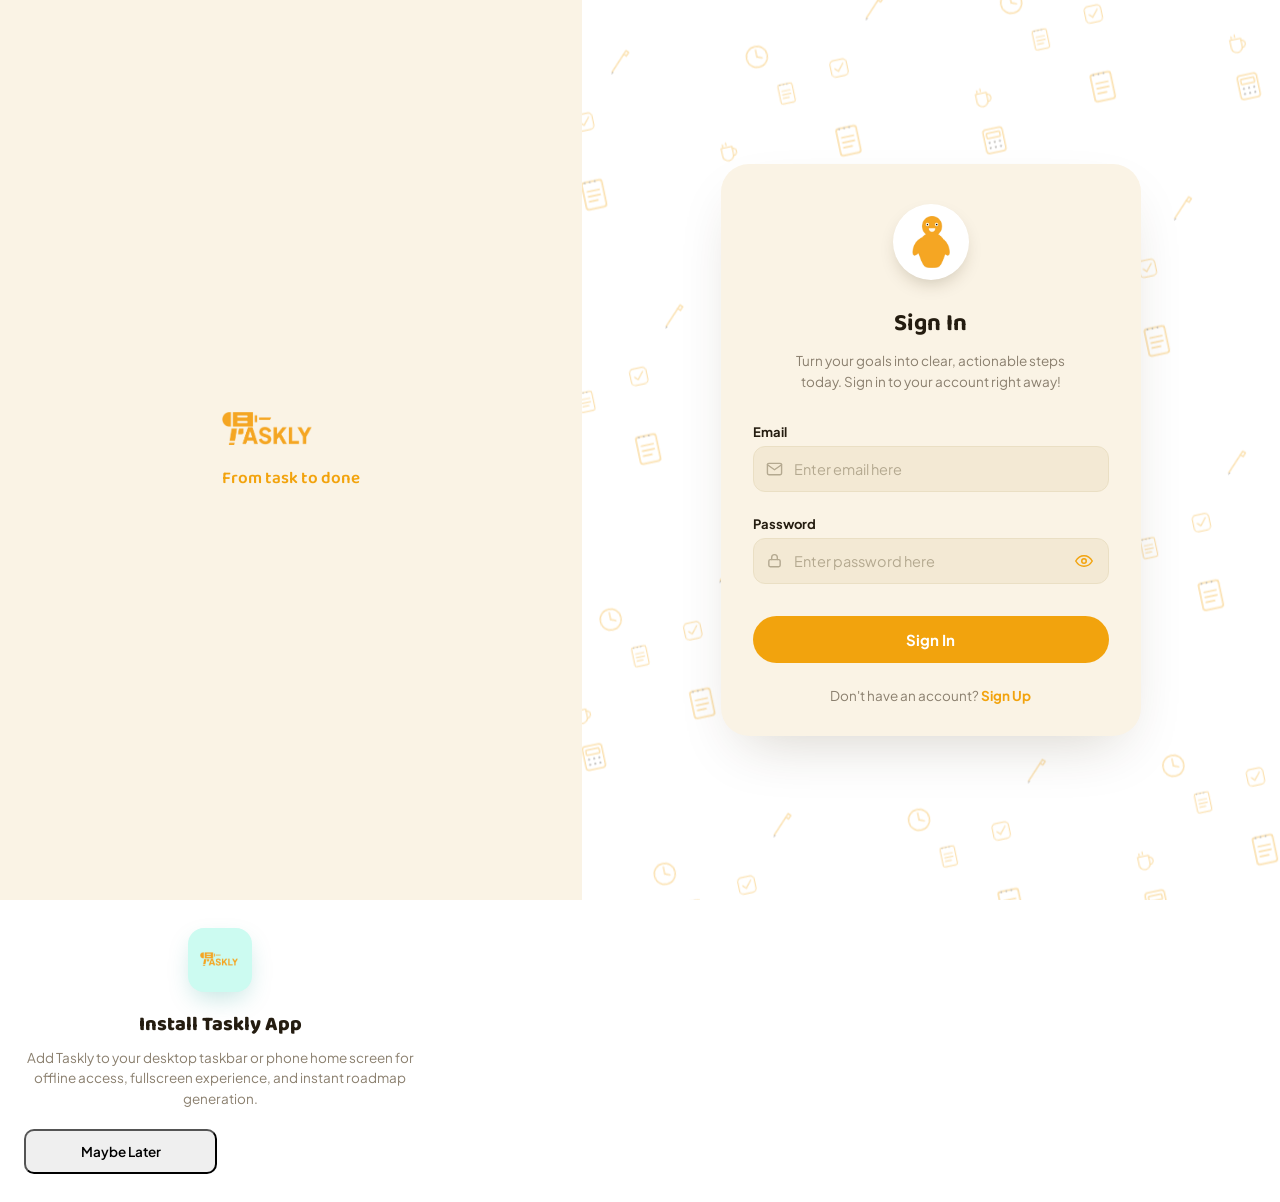
==== commit 08e9e560: "pwa?" ====
--- a/account.html
+++ b/account.html
@@ -4,7 +4,14 @@
 <meta charset="UTF-8">
 <meta name="viewport" content="width=device-width, initial-scale=1.0">
 <title>Taskly — Account</title>
-<link rel="shortcut icon" href="assets/tasklylogo.png" type="image/png">
+<link rel="shortcut icon" href="assets/Icon.png" type="image/png">
+<link rel="manifest" href="manifest.json">
+<meta name="theme-color" content="#0D9488">
+<meta name="mobile-web-app-capable" content="yes">
+<meta name="apple-mobile-web-app-capable" content="yes">
+<meta name="apple-mobile-web-app-status-bar-style" content="black-translucent">
+<meta name="apple-mobile-web-app-title" content="Taskly">
+<link rel="apple-touch-icon" href="assets/Icon.png">
 <link rel="preconnect" href="https://fonts.googleapis.com">
 <link rel="preconnect" href="https://fonts.gstatic.com" crossorigin>
 <link href="https://fonts.googleapis.com/css2?family=Baloo+2:wght@600;700&family=Plus+Jakarta+Sans:wght@400;500;600;700&display=swap" rel="stylesheet">
@@ -29,10 +36,10 @@
     <symbol id="ic-route" viewBox="0 0 24 24"><circle cx="6" cy="6" r="2.5"/><circle cx="18" cy="18" r="2.5"/><path d="M6 8.5V13a4 4 0 0 0 4 4h4"/></symbol>
     <symbol id="ic-bell" viewBox="0 0 24 24"><path d="M6 9a6 6 0 0 1 12 0c0 4 1.5 5.5 2 6H4c.5-.5 2-2 2-6Z"/><path d="M10 19a2 2 0 0 0 4 0"/></symbol>
     <symbol id="ic-user" viewBox="0 0 24 24"><circle cx="12" cy="8" r="4"/><path d="M4 21c0-4.4 3.6-8 8-8s8 3.6 8 8"/></symbol>
-    <symbol id="ic-gear" viewBox="0 0 24 24"><circle cx="12" cy="12" r="3"/><path d="M19.4 13a1.7 1.7 0 0 0 .3 1.9l.1.1a2 2 0 1 1-2.8 2.8l-.1-.1a1.7 1.7 0 0 0-1.9-.3 1.7 1.7 0 0 0-1 1.5V19a2 2 0 1 1-4 0v-.1a1.7 1.7 0 0 0-1-1.6 1.7 1.7 0 0 0-1.9.3l-.1.1a2 2 0 1 1-2.8-2.8l.1-.1a1.7 1.7 0 0 0 .3-1.9 1.7 1.7 0 0 0-1.5-1H4a2 2 0 1 1 0-4h.1a1.7 1.7 0 0 0 1.6-1 1.7 1.7 0 0 0-.3-1.9l-.1-.1a2 2 0 1 1 2.8-2.8l.1.1a1.7 1.7 0 0 0 1.9.3H10a1.7 1.7 0 0 0 1-1.5V4a2 2 0 1 1 4 0v.1a1.7 1.7 0 0 0 1 1.5 1.7 1.7 0 0 0 1.9-.3l.1-.1a2 2 0 1 1 2.8 2.8l-.1.1a1.7 1.7 0 0 0-.3 1.9V10a1.7 1.7 0 0 0 1.5 1H20a2 2 0 1 1 0 4h-.1a1.7 1.7 0 0 0-1.5 1Z"/></symbol>
+    <symbol id="ic-gear" viewBox="0 0 24 24"><path d="M12.22 2h-.44a2 2 0 0 0-2 2v.18a2 2 0 0 1-1 1.73l-.43.25a2 2 0 0 1-2 0l-.15-.08a2 2 0 0 0-2.73.73l-.22.38a2 2 0 0 0 .73 2.73l.15.1a2 2 0 0 1 1 1.72v.51a2 2 0 0 1-1 1.74l-.15.09a2 2 0 0 0-.73 2.73l.22.38a2 2 0 0 0 2.73.73l.15-.08a2 2 0 0 1 2 0l.43.25a2 2 0 0 1 1 1.73V20a2 2 0 0 0 2 2h.44a2 2 0 0 0 2-2v-.18a2 2 0 0 1 1-1.73l.43-.25a2 2 0 0 1 2 0l.15.08a2 2 0 0 0 2.73-.73l.22-.39a2 2 0 0 0-.73-2.73l-.15-.08a2 2 0 0 1-1-1.74v-.5a2 2 0 0 1 1-1.74l.15-.09a2 2 0 0 0 .73-2.73l-.22-.38a2 2 0 0 0-2.73-.73l-.15.08a2 2 0 0 1-2 0l-.43-.25a2 2 0 0 1-1-1.73V4a2 2 0 0 0-2-2z"/><circle cx="12" cy="12" r="3"/></symbol>
     <symbol id="ic-menu" viewBox="0 0 24 24"><line x1="4" y1="7" x2="20" y2="7"/><line x1="4" y1="12" x2="20" y2="12"/><line x1="4" y1="17" x2="20" y2="17"/></symbol>
     <symbol id="ic-close" viewBox="0 0 24 24"><line x1="6" y1="6" x2="18" y2="18"/><line x1="18" y1="6" x2="6" y2="18"/></symbol>
-    <symbol id="ic-flame" viewBox="0 0 24 24"><path d="M12 2c1 3-3 4-3 8a3 3 0 0 0 6 0c1 1 2 2.5 2 4.5A5.5 5.5 0 0 1 6 14.5C6 9 12 7 12 2Z"/></symbol>
+    <symbol id="ic-flame" viewBox="0 0 24 24"><path d="M8.5 14.5A2.5 2.5 0 0 0 11 12c0-1.38-.5-2-1-3-1.072-2.143-.224-4.054 2-6 .5 2.5 2 4.9 4 6.5 2 1.6 3 3.5 3 5.5a7 7 0 1 1-14 0c0-1.153.433-2.294 1-3a2.5 2.5 0 0 0 2.5 2.5z"/></symbol>
     <symbol id="ic-check" viewBox="0 0 24 24"><path d="M4 12l5 5 11-11"/></symbol>
     <symbol id="ic-send" viewBox="0 0 24 24"><path d="M4 12h15"/><path d="M13 6l6 6-6 6"/></symbol>
     <symbol id="ic-camera" viewBox="0 0 24 24"><path d="M4 8h3l2-3h6l2 3h3v11H4Z"/><circle cx="12" cy="13.5" r="3.5"/></symbol>
@@ -54,7 +61,7 @@
     <div class="sidebar-header-box">
       <a href="dashboard.html" class="sidebar-brand">
         <div class="sidebar-brand-icon" id="sidebarBrandIcon" title="Taskly Workspace">
-          <img src="assets/tasklylogo.png" alt="Taskly">
+          <img src="assets/Icon.png" alt="Taskly">
         </div>
         <div class="sidebar-brand-info">
           <span class="sidebar-brand-title">Taskly</span>
@@ -139,14 +146,6 @@
           </svg>
         </a>
       </div>
-
-      <div class="sidebar-footer">
-        <div class="sidebar-theme-switch" id="sidebarThemeSwitch" title="Toggle Light / Dark mode">
-          <svg class="sidebar-theme-icon is-sun" viewBox="0 0 24 24" fill="none" stroke="currentColor" stroke-width="2" stroke-linecap="round" stroke-linejoin="round"><circle cx="12" cy="12" r="5"/><line x1="12" y1="1" x2="12" y2="3"/><line x1="12" y1="21" x2="12" y2="23"/><line x1="4.22" y1="4.22" x2="5.64" y2="5.64"/><line x1="18.36" y1="18.36" x2="19.78" y2="19.78"/><line x1="1" y1="12" x2="3" y2="12"/><line x1="21" y1="12" x2="23" y2="12"/><line x1="4.22" y1="19.78" x2="5.64" y2="18.36"/><line x1="18.36" y1="5.64" x2="19.78" y2="4.22"/></svg>
-          <div class="sidebar-theme-toggle-pill"><span class="sidebar-theme-toggle-dot"></span></div>
-          <svg class="sidebar-theme-icon is-moon" viewBox="0 0 24 24" fill="none" stroke="currentColor" stroke-width="2" stroke-linecap="round" stroke-linejoin="round"><path d="M21 12.79A9 9 0 1 1 11.21 3 7 7 0 0 0 21 12.79z"/></svg>
-        </div>
-      </div>
     </div>
   </aside>
 
@@ -161,6 +160,10 @@
         <span class="topbar-title">Taskly</span>
       </div>
       <div class="topbar-right">
+        <button class="icon-btn-ghost navbar-theme-btn" id="navbarThemeBtn" aria-label="Toggle Light / Dark Mode" title="Toggle theme">
+          <svg class="theme-icon-sun" viewBox="0 0 24 24" fill="none" stroke="currentColor" stroke-width="1.8" stroke-linecap="round" stroke-linejoin="round"><circle cx="12" cy="12" r="5"/><line x1="12" y1="1" x2="12" y2="3"/><line x1="12" y1="21" x2="12" y2="23"/><line x1="4.22" y1="4.22" x2="5.64" y2="5.64"/><line x1="18.36" y1="18.36" x2="19.78" y2="19.78"/><line x1="1" y1="12" x2="3" y2="12"/><line x1="21" y1="12" x2="23" y2="12"/><line x1="4.22" y1="19.78" x2="5.64" y2="18.36"/><line x1="18.36" y1="5.64" x2="19.78" y2="4.22"/></svg>
+          <svg class="theme-icon-moon" viewBox="0 0 24 24" fill="none" stroke="currentColor" stroke-width="1.8" stroke-linecap="round" stroke-linejoin="round" style="display:none;"><path d="M21 12.79A9 9 0 1 1 11.21 3 7 7 0 0 0 21 12.79z"/></svg>
+        </button>
         <button class="icon-btn-ghost" id="streakBtn" aria-label="Your streak">
           <svg viewBox="0 0 24 24" fill="currentColor" stroke="none"><use href="#ic-flame"/></svg>
           <span class="badge-count">5</span>
@@ -268,36 +271,6 @@
             </div>
           </div>
 
-          <!-- Quick Stats Strip -->
-          <div class="profile-stats-strip">
-            <div class="profile-stat-item">
-              <div class="stat-icon-wrap is-flame">
-                <svg viewBox="0 0 24 24" fill="currentColor" stroke="none"><use href="#ic-flame"/></svg>
-              </div>
-              <div>
-                <div class="stat-val" id="profileStreakDisplay">5 Days</div>
-                <div class="stat-lbl">Current Streak</div>
-              </div>
-            </div>
-            <div class="profile-stat-item">
-              <div class="stat-icon-wrap is-route">
-                <svg viewBox="0 0 24 24" fill="none" stroke="currentColor" stroke-width="2" stroke-linecap="round" stroke-linejoin="round"><use href="#ic-route"/></svg>
-              </div>
-              <div>
-                <div class="stat-val">3 Active</div>
-                <div class="stat-lbl">Roadmaps</div>
-              </div>
-            </div>
-            <div class="profile-stat-item">
-              <div class="stat-icon-wrap is-calendar">
-                <svg viewBox="0 0 24 24" fill="none" stroke="currentColor" stroke-width="2" stroke-linecap="round" stroke-linejoin="round"><rect x="3" y="4" width="18" height="18" rx="2"/><line x1="16" y1="2" x2="16" y2="6"/><line x1="8" y1="2" x2="8" y2="6"/><line x1="3" y1="10" x2="21" y2="10"/></svg>
-              </div>
-              <div>
-                <div class="stat-val">Sep 2026</div>
-                <div class="stat-lbl">Member Since</div>
-              </div>
-            </div>
-          </div>
         </div>
 
         <!-- 2. Personal Information Card -->
@@ -460,10 +433,7 @@
 </div>
 
 <!-- ============ Ask Nodi ============ -->
-<button class="help-bubble" id="nodiBtn" type="button">
-  <img src="assets/Nodi.png" alt="">
-  Need help? Ask Nodi
-</button>
+
 
 <div class="modal-overlay" id="nodiOverlay">
   <div class="modal modal-nodi" role="dialog" aria-modal="true" aria-label="Ask Nodi">
@@ -545,6 +515,7 @@
 <div class="toast" id="toast" role="status" aria-live="polite"></div>
 
 <script src="js/api.js"></script>
+<script src="js/pwa.js"></script>
 <script src="js/account.js"></script>
   <script src="js/streak.js"></script>
   <script src="js/sidebar.js"></script>
--- a/css/account.css
+++ b/css/account.css
@@ -836,48 +836,8 @@
 .logout-modal-body h3 { font-family: var(--font-display); font-size: 19px; font-weight: 700; margin-bottom: 6px; }
 .logout-modal-body p { font-size: 13.5px; color: var(--color-ink-soft); margin-bottom: var(--sp-4); line-height: 1.5; }
 
-/* --- Streak modal --- */
-#streakOverlay {
-  align-items: flex-start;
-  justify-content: flex-end;
-  padding: 68px var(--sp-4) var(--sp-4);
-  background: rgba(36, 28, 16, .22);
-}
-#streakOverlay .modal-streak {
-  width: 340px;
-  max-width: calc(100vw - 32px);
-  margin-top: 0;
-  text-align: center;
-  border: 1px solid var(--color-border);
-  box-shadow: var(--shadow-card);
-  transform: translateY(-10px) scale(0.98);
-  transform-origin: top right;
-}
-#streakOverlay.is-open .modal-streak {
-  transform: translateY(0) scale(1);
-}
-.modal-streak { text-align: center; }
-.streak-flame-big {
-  width: 60px; height: 60px;
-  margin: 0 auto var(--sp-2);
-  border-radius: 50%;
-  background: var(--color-orange-tint);
-  color: var(--color-orange);
-  display: flex; align-items: center; justify-content: center;
-}
-.streak-flame-big svg { width: 30px; height: 30px; }
-.streak-count-big { font-family: var(--font-display); font-size: 30px; font-weight: 700; }
-.streak-sub { font-size: 13px; color: var(--color-ink-soft); margin: 2px 0 var(--sp-4); }
-
-.streak-countdown-box {
-  background: var(--color-cream-soft);
-  border-radius: var(--radius-md);
-  padding: var(--sp-3);
-  margin-bottom: var(--sp-2);
-}
-.streak-countdown-label { font-size: 11.5px; color: var(--color-ink-soft); margin-bottom: 4px; }
-.streak-countdown {
-  font-family: var(--font-display);
+/* --- Streak modal (managed by css/streak.css) --- */
+  .modal-streak-dropdown{font-family: var(--font-display);
   font-size: 24px;
   font-weight: 700;
   letter-spacing: .02em;
@@ -889,19 +849,29 @@
   position: fixed;
   top: 64px;
   right: var(--sp-4);
-  width: 340px;
-  max-width: calc(100vw - 32px);
+  width: min(360px, calc(100vw - 24px));
+  max-width: calc(100vw - 24px);
   background: var(--color-cream);
   border-radius: var(--radius-md);
-  box-shadow: var(--shadow-card);
+  box-shadow: 0 16px 40px -10px rgba(0, 0, 0, 0.25), 0 0 0 1px var(--color-border);
   border: 1px solid var(--color-border);
-  z-index: 150;
+  z-index: 2500;
   opacity: 0;
   transform: translateY(-8px);
   pointer-events: none;
   transition: opacity .2s ease, transform .2s var(--ease-snap);
 }
 .dropdown-panel.is-open { opacity: 1; transform: translateY(0); pointer-events: auto; }
+
+@media (max-width: 600px) {
+  .dropdown-panel {
+    top: 60px;
+    right: 12px;
+    left: auto;
+    width: calc(100vw - 24px);
+    max-width: calc(100vw - 24px);
+  }
+}
 
 .dropdown-header {
   padding: 14px 16px;
@@ -957,25 +927,9 @@
 .help-bubble:active { transform: scale(.96); }
 .help-bubble img { width: 30px; height: 30px; display: block; border-radius: 50%; background: var(--color-white); }
 
-#nodiOverlay {
-  align-items: flex-end;
-  justify-content: flex-end;
-  padding: var(--sp-4);
-  background: rgba(36, 28, 16, .22);
-}
-#nodiOverlay .modal-nodi {
-  width: 380px;
-  max-width: calc(100vw - 32px);
-  margin-bottom: 56px;
-  border: 1px solid var(--color-border);
-  box-shadow: 0 24px 60px -16px rgba(60, 42, 10, 0.35);
-  transform: translateY(12px) scale(0.98);
-  transform-origin: bottom right;
-}
-#nodiOverlay.is-open .modal-nodi {
-  transform: translateY(0) scale(1);
-}
-.modal-nodi { max-width: 400px; padding: 0; display: flex; flex-direction: column; }
+/* ============================================================
+   ASK NODI (Styles defined in css/nodi.css)
+   ============================================================ */
 
 .nodi-header {
   display: flex; align-items: center; gap: 10px;
--- a/css/sidebar.css
+++ b/css/sidebar.css
@@ -65,7 +65,7 @@
 /* ----------------- Base Sidebar ----------------- */
 .sidebar {
   width: var(--sb-width);
-  height: 100vh;
+  height: 100%;
   position: fixed;
   top: 0;
   left: 0;
@@ -107,28 +107,33 @@
 }
 
 .sidebar-brand-icon {
-  width: 38px;
-  height: 38px;
-  min-width: 38px;
+  width: 40px;
+  height: 40px;
+  min-width: 40px;
   border-radius: 12px;
-  background: #F0FDFA;
-  border: 1px solid #CCFBF1;
-  display: flex;
-  align-items: center;
-  justify-content: center;
-  box-shadow: 0 2px 6px rgba(13, 148, 136, 0.08);
-  transition: transform 0.15s ease, background 0.2s ease;
+  background: rgba(46, 142, 134, 0.08);
+  border: 1px solid rgba(46, 142, 134, 0.18);
+  display: flex;
+  align-items: center;
+  justify-content: center;
+  box-shadow: 0 2px 8px rgba(13, 148, 136, 0.12);
+  transition: transform 0.15s ease, background 0.2s ease, border-color 0.2s ease;
+  overflow: hidden;
+  padding: 4px;
 }
 
 [data-theme="dark"] .sidebar-brand-icon {
-  background: #112933;
-  border-color: #164E63;
+  background: rgba(46, 142, 134, 0.16);
+  border-color: rgba(46, 142, 134, 0.32);
 }
 
 .sidebar-brand-icon img {
-  width: 22px;
-  height: 22px;
+  width: 100%;
+  height: 100%;
+  max-width: 32px;
+  max-height: 32px;
   object-fit: contain;
+  display: block;
 }
 
 .sidebar-brand-info {
@@ -805,9 +810,10 @@
 @media (max-width: 900px) {
   .sidebar {
     width: var(--sb-mobile-width) !important;
+    max-width: 85vw !important;
     transform: translate3d(-100%, 0, 0) !important;
     box-shadow: 0 0 40px rgba(0, 0, 0, 0.35);
-    z-index: 2200;
+    z-index: 12000 !important;
     will-change: transform;
     border-right: none;
   }
@@ -871,11 +877,6 @@
     padding: 6px 8px !important;
     justify-content: space-between !important;
   }
-  body.sidebar-is-collapsed .sidebar-theme-switch {
-    width: 100% !important;
-    padding: 6px 12px !important;
-    justify-content: space-between !important;
-  }
 
   .drawer-overlay {
     position: fixed;
@@ -883,7 +884,7 @@
     background: rgba(15, 23, 42, 0.55);
     backdrop-filter: blur(4px);
     -webkit-backdrop-filter: blur(4px);
-    z-index: 2100;
+    z-index: 11900 !important;
     opacity: 0;
     pointer-events: none;
     transition: opacity 0.28s cubic-bezier(0.16, 1, 0.3, 1);
@@ -894,3 +895,281 @@
     pointer-events: auto;
   }
 }
+
+/* Hide chatbot floating button & modal when mobile sidebar drawer is open */
+body.drawer-open #nodiOverlay,
+body.drawer-open .nodi-floating-trigger {
+  opacity: 0 !important;
+  visibility: hidden !important;
+  pointer-events: none !important;
+}
+
+/* Navbar Theme Toggle Button */
+.navbar-theme-btn {
+  display: inline-flex;
+  align-items: center;
+  justify-content: center;
+  cursor: pointer;
+  color: var(--color-ink-soft, #64748B);
+  transition: color 0.2s ease, transform 0.15s ease;
+}
+.navbar-theme-btn:hover {
+  color: var(--color-ink, #0F172A);
+  transform: scale(1.05);
+}
+.navbar-theme-btn svg {
+  width: 20px;
+  height: 20px;
+}
+[data-theme="dark"] .navbar-theme-btn .theme-icon-sun {
+  display: none !important;
+}
+[data-theme="dark"] .navbar-theme-btn .theme-icon-moon {
+  display: block !important;
+  color: #38BDF8;
+}
+[data-theme="light"] .navbar-theme-btn .theme-icon-sun,
+:root:not([data-theme="dark"]) .navbar-theme-btn .theme-icon-sun {
+  display: block !important;
+  color: #F59E0B;
+}
+[data-theme="light"] .navbar-theme-btn .theme-icon-moon,
+:root:not([data-theme="dark"]) .navbar-theme-btn .theme-icon-moon {
+  display: none !important;
+}
+
+/* ============================================================
+   UNIVERSAL NAVBAR NOTIFICATION DROPDOWN PANEL
+   ============================================================ */
+#notifPanel,
+.dropdown-panel:not(.modal-streak-dropdown) {
+  position: fixed !important;
+  top: 68px !important;
+  right: 24px !important;
+  width: 360px !important;
+  max-width: calc(100vw - 32px) !important;
+  background: #FFFFFF !important;
+  color: #0F172A !important;
+  border-radius: 16px !important;
+  box-shadow: 0 20px 45px -10px rgba(15, 23, 42, 0.18), 0 0 0 1px rgba(15, 23, 42, 0.08) !important;
+  border: 1px solid #E2E8F0 !important;
+  z-index: 10500 !important;
+  opacity: 0 !important;
+  visibility: hidden !important;
+  transform: translateY(-8px) scale(0.98) !important;
+  pointer-events: none !important;
+  transition: opacity 0.2s cubic-bezier(0.16, 1, 0.3, 1), transform 0.2s cubic-bezier(0.16, 1, 0.3, 1), visibility 0.2s ease !important;
+  box-sizing: border-box !important;
+  overflow: hidden !important;
+  font-family: 'Plus Jakarta Sans', -apple-system, BlinkMacSystemFont, sans-serif !important;
+}
+
+#notifPanel.is-open,
+.dropdown-panel:not(.modal-streak-dropdown).is-open {
+  opacity: 1 !important;
+  visibility: visible !important;
+  transform: translateY(0) scale(1) !important;
+  pointer-events: auto !important;
+}
+
+[data-theme="dark"] #notifPanel,
+[data-theme="dark"] .dropdown-panel:not(.modal-streak-dropdown) {
+  background: #0F172A !important;
+  color: #F8FAFC !important;
+  border-color: #1E293B !important;
+  box-shadow: 0 20px 50px -10px rgba(0, 0, 0, 0.6), 0 0 0 1px rgba(255, 255, 255, 0.08) !important;
+}
+
+#notifPanel .dropdown-header {
+  padding: 14px 16px !important;
+  font-weight: 700 !important;
+  font-size: 14px !important;
+  border-bottom: 1px solid #F1F5F9 !important;
+  display: flex !important;
+  align-items: center !important;
+  justify-content: space-between !important;
+  background: #F8FAFC !important;
+  color: #0F172A !important;
+}
+
+[data-theme="dark"] #notifPanel .dropdown-header {
+  background: #131B2E !important;
+  border-bottom-color: #1E293B !important;
+  color: #F8FAFC !important;
+}
+
+#notifPanel .notif-dropdown-list {
+  max-height: 340px !important;
+  overflow-y: auto !important;
+  overscroll-behavior: contain !important;
+}
+
+#notifPanel .notif-dropdown-list::-webkit-scrollbar {
+  width: 5px;
+}
+#notifPanel .notif-dropdown-list::-webkit-scrollbar-thumb {
+  background: #CBD5E1;
+  border-radius: 4px;
+}
+[data-theme="dark"] #notifPanel .notif-dropdown-list::-webkit-scrollbar-thumb {
+  background: #334155;
+}
+
+#notifPanel .notif-item {
+  display: flex !important;
+  gap: 12px !important;
+  padding: 12px 16px !important;
+  border-bottom: 1px solid #F1F5F9 !important;
+  transition: background 0.15s ease !important;
+  cursor: pointer !important;
+  text-decoration: none !important;
+}
+
+#notifPanel .notif-item:last-child {
+  border-bottom: none !important;
+}
+
+#notifPanel .notif-item:hover {
+  background: rgba(13, 148, 136, 0.06) !important;
+}
+
+[data-theme="dark"] #notifPanel .notif-item {
+  border-bottom-color: #1E293B !important;
+}
+
+[data-theme="dark"] #notifPanel .notif-item:hover {
+  background: rgba(13, 148, 136, 0.12) !important;
+}
+
+#notifPanel .notif-item.is-unread {
+  background: rgba(13, 148, 136, 0.04) !important;
+}
+
+[data-theme="dark"] #notifPanel .notif-item.is-unread {
+  background: rgba(13, 148, 136, 0.09) !important;
+}
+
+#notifPanel .dropdown-footer {
+  padding: 10px 16px !important;
+  text-align: center !important;
+  border-top: 1px solid #F1F5F9 !important;
+  background: #F8FAFC !important;
+}
+
+[data-theme="dark"] #notifPanel .dropdown-footer {
+  background: #131B2E !important;
+  border-top-color: #1E293B !important;
+}
+
+#notifPanel .view-all-btn {
+  display: block !important;
+  color: #0D9488 !important;
+  font-weight: 700 !important;
+  font-size: 13px !important;
+  text-decoration: none !important;
+  padding: 6px 12px !important;
+  border-radius: 8px !important;
+  transition: background 0.15s ease, color 0.15s ease !important;
+}
+
+#notifPanel .view-all-btn:hover {
+  background: rgba(13, 148, 136, 0.1) !important;
+  color: #0F766E !important;
+}
+
+[data-theme="dark"] #notifPanel .view-all-btn {
+  color: #2DD4BF !important;
+}
+
+[data-theme="dark"] #notifPanel .view-all-btn:hover {
+  background: rgba(45, 212, 191, 0.15) !important;
+  color: #5EEAD4 !important;
+}
+
+@media (max-width: 600px) {
+  #notifPanel,
+  .dropdown-panel:not(.modal-streak-dropdown) {
+    top: 62px !important;
+    right: 12px !important;
+    left: auto !important;
+    width: calc(100vw - 24px) !important;
+    max-width: calc(100vw - 24px) !important;
+  }
+}
+
+/* ============================================================
+   PWA INSTALLATION UI & MODAL STYLES
+   ============================================================ */
+.sidebar-pwa-btn {
+  background: none;
+  border: none;
+  width: 100%;
+  cursor: pointer;
+}
+
+.sidebar-pwa-btn:hover .sidebar-link-icon svg {
+  transform: translateY(2px);
+  transition: transform 0.2s cubic-bezier(0.16, 1, 0.3, 1);
+}
+
+.pwa-status-badge.is-installed {
+  background: #D1FAE5 !important;
+  color: #065F46 !important;
+  border: 1px solid #A7F3D0 !important;
+}
+
+[data-theme="dark"] .pwa-status-badge {
+  background: #1E293B !important;
+  color: #94A3B8 !important;
+}
+
+[data-theme="dark"] .pwa-status-badge.is-installed {
+  background: rgba(16, 185, 129, 0.15) !important;
+  color: #34D399 !important;
+  border-color: rgba(16, 185, 129, 0.3) !important;
+}
+
+.pwa-install-modal {
+  background: #FFFFFF !important;
+  border-radius: 20px !important;
+  border: 1px solid #E2E8F0 !important;
+  box-shadow: 0 25px 50px -12px rgba(15, 23, 42, 0.25) !important;
+  animation: pwaModalPop 0.25s cubic-bezier(0.16, 1, 0.3, 1);
+}
+
+[data-theme="dark"] .pwa-install-modal {
+  background: #0F172A !important;
+  border-color: #1E293B !important;
+  color: #F8FAFC !important;
+  box-shadow: 0 25px 60px -12px rgba(0, 0, 0, 0.7) !important;
+}
+
+[data-theme="dark"] #pwaModalDesktopGuide {
+  background: #1E293B !important;
+  border-color: #334155 !important;
+  color: #F1F5F9 !important;
+}
+
+[data-theme="dark"] #pwaModalDesktopGuide p {
+  color: #F8FAFC !important;
+}
+
+[data-theme="dark"] #pwaModalDesktopGuide ul {
+  color: #CBD5E1 !important;
+}
+
+[data-theme="dark"] #pwaModalIosGuide ol {
+  color: #F1F5F9 !important;
+}
+
+@keyframes pwaModalPop {
+  0% {
+    opacity: 0;
+    transform: scale(0.94) translateY(8px);
+  }
+  100% {
+    opacity: 1;
+    transform: scale(1) translateY(0);
+  }
+}
+
--- a/css/streak.css
+++ b/css/streak.css
@@ -1,49 +1,51 @@
 /* ==========================================================
    TASKLY — streak.css
-   Dropdown Panel for Streak (matches Notifications Dropdown)
+   Modern, Gamified Dropdown Panel for Streak Tracker
    ========================================================== */
 
 #streakOverlay,
+.modal-streak-dropdown,
 .streak-dropdown-panel {
-  position: fixed;
-  top: 64px;
-  right: 68px;
-  width: 340px;
-  max-width: calc(100vw - 32px);
-  background: #FFFFFF;
-  border-radius: 16px;
-  box-shadow: 0 16px 36px -6px rgba(15, 23, 42, 0.18), 0 0 0 1px rgba(15, 23, 42, 0.05);
-  border: 1px solid #E2E8F0;
-  z-index: 1050;
+  position: fixed !important;
+  top: 68px !important;
+  right: 72px !important;
+  width: 320px !important;
+  max-width: calc(100vw - 32px) !important;
+  background: #FFFFFF !important;
+  border-radius: 18px !important;
+  box-shadow: 0 20px 45px -10px rgba(15, 23, 42, 0.18), 0 0 0 1px rgba(15, 23, 42, 0.06) !important;
+  border: 1px solid #E2E8F0 !important;
+  z-index: 10500 !important;
   opacity: 0;
   visibility: hidden;
-  transform: translateY(-8px);
+  transform: translateY(-8px) scale(0.97);
   pointer-events: none;
-  transition: opacity 0.2s ease, transform 0.2s cubic-bezier(0.16, 1, 0.3, 1), visibility 0.2s ease;
+  transition: opacity 0.22s cubic-bezier(0.16, 1, 0.3, 1), transform 0.22s cubic-bezier(0.16, 1, 0.3, 1), visibility 0.22s ease;
   box-sizing: border-box;
   font-family: 'Plus Jakarta Sans', -apple-system, BlinkMacSystemFont, sans-serif;
   overflow: hidden;
 }
 
 #streakOverlay.is-open,
+.modal-streak-dropdown.is-open,
 .streak-dropdown-panel.is-open {
-  opacity: 1;
-  visibility: visible;
-  transform: translateY(0);
-  pointer-events: auto;
+  opacity: 1 !important;
+  visibility: visible !important;
+  transform: translateY(0) scale(1) !important;
+  pointer-events: auto !important;
 }
 
 [data-theme="dark"] #streakOverlay,
+[data-theme="dark"] .modal-streak-dropdown,
 [data-theme="dark"] .streak-dropdown-panel {
-  background: #0F172A;
-  border-color: #1E293B;
-  color: #F8FAFC;
-  box-shadow: 0 16px 36px -6px rgba(0, 0, 0, 0.5), 0 0 0 1px rgba(255, 255, 255, 0.06);
+  background: #0F172A !important;
+  border-color: #1E293B !important;
+  color: #F8FAFC !important;
+  box-shadow: 0 20px 50px -10px rgba(0, 0, 0, 0.6), 0 0 0 1px rgba(255, 255, 255, 0.08) !important;
 }
 
 /* Header */
-#streakOverlay .dropdown-header,
-#streakOverlay .modal-header {
+#streakOverlay .dropdown-header {
   padding: 12px 16px;
   font-weight: 700;
   font-size: 13.5px;
@@ -51,34 +53,23 @@
   display: flex;
   align-items: center;
   justify-content: space-between;
-  background: #FAFAFA;
+  background: #F8FAFC;
   margin: 0;
   color: #0F172A;
 }
 
-[data-theme="dark"] #streakOverlay .dropdown-header,
-[data-theme="dark"] #streakOverlay .modal-header {
+[data-theme="dark"] #streakOverlay .dropdown-header {
   background: #111C33;
   border-color: #1E293B;
   color: #F8FAFC;
 }
 
-#streakOverlay .modal-header h3 {
-  font-size: 13.5px;
-  font-weight: 700;
-  margin: 0;
-  color: inherit;
-  display: flex;
-  align-items: center;
-  gap: 6px;
-}
-
 #streakOverlay .modal-close {
   background: transparent;
   border: none;
-  width: 26px;
-  height: 26px;
-  border-radius: 6px;
+  width: 28px;
+  height: 28px;
+  border-radius: 8px;
   display: flex;
   align-items: center;
   justify-content: center;
@@ -89,7 +80,7 @@
 }
 
 #streakOverlay .modal-close:hover {
-  background: #EDF2F7;
+  background: #E2E8F0;
   color: #0F172A;
 }
 
@@ -98,41 +89,44 @@
   color: #F8FAFC;
 }
 
-#streakOverlay .modal-close svg {
-  width: 16px;
-  height: 16px;
-}
-
-/* Streak Body Content */
+/* Body Content */
 #streakOverlay .modal-streak {
-  padding: 18px 16px;
+  padding: 22px 18px 18px;
   text-align: center;
-  background: transparent;
-  box-shadow: none;
-  border-radius: 0;
-  max-width: 100%;
+  background: transparent !important;
+  box-shadow: none !important;
+  border: none !important;
+  margin: 0 !important;
+  width: 100% !important;
+  box-sizing: border-box;
 }
 
 .streak-flame-big {
-  width: 60px;
-  height: 60px;
+  width: 68px;
+  height: 68px;
   margin: 0 auto 12px;
   border-radius: 50%;
-  background: linear-gradient(135deg, #FF6B00 0%, #FFA800 100%);
+  background: linear-gradient(135deg, #FF6B00 0%, #FF8C00 50%, #FFA500 100%);
   display: flex;
   align-items: center;
   justify-content: center;
-  color: #ffffff;
-  box-shadow: 0 8px 20px -4px rgba(255, 107, 0, 0.4);
+  color: #FFFFFF;
+  box-shadow: 0 10px 25px -4px rgba(255, 107, 0, 0.45), 0 0 0 4px rgba(255, 107, 0, 0.12);
+  animation: streakFlamePulse 2.5s ease-in-out infinite alternate;
+}
+
+@keyframes streakFlamePulse {
+  0% { transform: scale(1); box-shadow: 0 10px 25px -4px rgba(255, 107, 0, 0.45), 0 0 0 4px rgba(255, 107, 0, 0.12); }
+  100% { transform: scale(1.05); box-shadow: 0 14px 30px -4px rgba(255, 107, 0, 0.6), 0 0 0 8px rgba(255, 107, 0, 0.2); }
 }
 
 .streak-flame-big svg {
-  width: 32px;
-  height: 32px;
+  width: 36px;
+  height: 36px;
 }
 
 .streak-count-big {
-  font-size: 22px;
+  font-size: 26px;
   font-weight: 800;
   color: #0F172A;
   margin: 0 0 4px 0;
@@ -146,7 +140,7 @@
 .streak-sub {
   font-size: 12.5px;
   color: #64748B;
-  margin: 0 0 14px 0;
+  margin: 0 0 16px 0;
   line-height: 1.45;
 }
 
@@ -159,10 +153,10 @@
   display: flex;
   justify-content: space-between;
   gap: 4px;
-  margin-bottom: 14px;
-  padding: 10px 12px;
+  margin-bottom: 16px;
+  padding: 10px 8px;
   background: #F8FAFC;
-  border-radius: 12px;
+  border-radius: 14px;
   border: 1px solid #F1F5F9;
 }
 
@@ -182,15 +176,16 @@
 }
 
 .streak-day-dot {
-  width: 24px;
-  height: 24px;
+  width: 28px;
+  height: 28px;
   border-radius: 50%;
   background: #E2E8F0;
   display: flex;
   align-items: center;
   justify-content: center;
-  color: #ffffff;
+  color: #FFFFFF;
   transition: all 0.2s ease;
+  font-size: 12px;
 }
 
 [data-theme="dark"] .streak-day-dot {
@@ -198,33 +193,33 @@
 }
 
 .streak-day-dot.is-active {
-  background: #FF6B00;
-  color: #ffffff;
-  box-shadow: 0 2px 6px rgba(255, 107, 0, 0.35);
+  background: linear-gradient(135deg, #FF6B00, #FFA500);
+  color: #FFFFFF;
+  box-shadow: 0 3px 8px rgba(255, 107, 0, 0.4);
 }
 
 .streak-day-dot.is-today {
-  box-shadow: 0 0 0 2px #FF6B00, 0 2px 6px rgba(255, 107, 0, 0.35);
+  box-shadow: 0 0 0 2px #FF6B00, 0 3px 8px rgba(255, 107, 0, 0.35);
 }
 
 .streak-day-dot svg {
-  width: 13px;
-  height: 13px;
+  width: 14px;
+  height: 14px;
 }
 
 /* Countdown container */
 .streak-countdown-box {
   background: #FFF7ED;
   border: 1px solid #FFEDD5;
-  border-radius: 10px;
-  padding: 8px 12px;
+  border-radius: 12px;
+  padding: 10px 14px;
   display: flex;
   align-items: center;
   justify-content: space-between;
 }
 
 [data-theme="dark"] .streak-countdown-box {
-  background: #231B15;
+  background: #241A14;
   border-color: #432818;
 }
 
@@ -241,25 +236,26 @@
 
 .streak-countdown {
   font-family: 'JetBrains Mono', Consolas, Monaco, monospace;
-  font-size: 13px;
+  font-size: 13.5px;
   font-weight: 700;
   color: #EA580C;
   margin: 0;
-  letter-spacing: 0.02em;
+  letter-spacing: 0.03em;
 }
 
 [data-theme="dark"] .streak-countdown {
   color: #FDBA74;
 }
 
-/* Mobile Responsiveness for Dropdown */
+/* Mobile Responsiveness */
 @media (max-width: 600px) {
   #streakOverlay,
+  .modal-streak-dropdown,
   .streak-dropdown-panel {
-    top: 60px;
-    right: 12px;
-    left: 12px;
-    width: auto;
-    max-width: none;
+    top: 60px !important;
+    right: 12px !important;
+    left: 12px !important;
+    width: auto !important;
+    max-width: none !important;
   }
 }
--- a/css/nodi.css
+++ b/css/nodi.css
@@ -1,19 +1,67 @@
-/* Prevent background scrolling when Nodi modal/drawer is open */
-body.nodi-open {
-  overflow: hidden !important;
-  touch-action: none !important;
-}
-
+/* Nodi AI Chatbot Overlay - Lower Right Docked Widget */
 #nodiOverlay {
+  position: fixed;
+  bottom: 20px;
+  right: 20px;
+  top: auto;
+  left: auto;
+  width: auto;
+  height: auto;
+  background: transparent;
+  box-shadow: none;
+  z-index: 10000;
+  pointer-events: none;
+  display: flex;
+  flex-direction: column;
+  align-items: flex-end;
+  justify-content: flex-end;
+}
+#nodiOverlay.is-open {
+  pointer-events: auto;
+}
+
+/* Floating Launcher Trigger Button on bottom-right of every page */
+.nodi-floating-trigger {
   position: fixed;
   bottom: 24px;
   right: 24px;
-  z-index: 10000;
-  pointer-events: none;
-  display: flex;
-  flex-direction: column;
-  align-items: flex-end;
-  justify-content: flex-end;
+  z-index: 9999;
+  display: flex;
+  align-items: center;
+  gap: 8px;
+  padding: 8px 16px 8px 10px;
+  background: #0D9488;
+  color: #FFFFFF;
+  border: none;
+  border-radius: 9999px;
+  font-family: 'Plus Jakarta Sans', sans-serif;
+  font-size: 13.5px;
+  font-weight: 700;
+  box-shadow: 0 10px 25px -5px rgba(13, 148, 136, 0.45), 0 0 0 1px rgba(255, 255, 255, 0.2);
+  cursor: pointer;
+  transition: transform 0.2s ease, background 0.2s ease, box-shadow 0.2s ease;
+}
+.nodi-floating-trigger:hover {
+  background: #0F766E;
+  transform: translateY(-2px) scale(1.03);
+  box-shadow: 0 14px 30px -5px rgba(13, 148, 136, 0.55);
+}
+.nodi-floating-trigger:active {
+  transform: scale(0.96);
+}
+.nodi-float-avatar {
+  width: 28px;
+  height: 28px;
+  border-radius: 50%;
+  object-fit: cover;
+  background: #FFFFFF;
+  border: 1.5px solid #CCFBF1;
+}
+
+[data-theme="dark"] .nodi-floating-trigger {
+  background: #14B8A6;
+  color: #0F172A;
+  box-shadow: 0 10px 25px -5px rgba(20, 184, 166, 0.5);
 }
 
 .modal-nodi {
@@ -287,7 +335,7 @@
   font-style: italic;
 }
 
-/* Action Badges */
+/* Action Badges & Indicators */
 .nodi-action-badge {
   display: inline-flex;
   align-items: center;
@@ -302,10 +350,53 @@
   color: #0D9488;
 }
 
+.nodi-action-badge.is-generating {
+  background: #FFF7ED;
+  border-color: #FED7AA;
+  color: #C2410C;
+}
+
+.nodi-action-badge.is-done {
+  background: #E6F8F7;
+  border-color: #99F6E4;
+  color: #0D9488;
+}
+
+.nodi-action-badge.is-failed {
+  background: #FEE2E2;
+  border-color: #FCA5A5;
+  color: #DC2626;
+}
+
+.nodi-action-badge .view-link {
+  color: inherit;
+  font-weight: 700;
+  text-decoration: underline;
+  margin-left: 4px;
+}
+
 [data-theme="dark"] .nodi-action-badge {
   background: #132E35;
   border-color: #115E59;
   color: #2DD4BF;
+}
+
+[data-theme="dark"] .nodi-action-badge.is-generating {
+  background: #2E1B10;
+  border-color: #7C2D12;
+  color: #FB923C;
+}
+
+[data-theme="dark"] .nodi-action-badge.is-done {
+  background: #132E35;
+  border-color: #115E59;
+  color: #2DD4BF;
+}
+
+[data-theme="dark"] .nodi-action-badge.is-failed {
+  background: #3B1219;
+  border-color: #991B1B;
+  color: #F87171;
 }
 
 /* Typing Dots */
@@ -460,37 +551,34 @@
 /* Mobile Responsiveness for Bottom-Right Chat Window */
 @media (max-width: 600px) {
   #nodiOverlay {
-    bottom: 0;
-    right: 0;
-    left: 0;
-    top: 0;
-    background: rgba(15, 23, 42, 0.5);
-    backdrop-filter: blur(4px);
-    pointer-events: none;
-    align-items: stretch;
-    justify-content: flex-end;
-    opacity: 0;
-    visibility: hidden;
-    transition: opacity 0.25s ease, visibility 0.25s ease;
+    bottom: 12px;
+    right: 12px;
   }
 
-  #nodiOverlay.is-open {
-    pointer-events: auto;
-    opacity: 1;
-    visibility: visible;
+  .modal-nodi {
+    width: min(360px, calc(100vw - 24px));
+    max-width: calc(100vw - 24px);
+    height: min(490px, calc(100vh - 84px));
+    max-height: min(490px, calc(100vh - 84px));
+    border-radius: 16px;
+    transform: translateY(16px) scale(0.96);
+    transform-origin: bottom right;
+    box-shadow: 0 16px 40px -10px rgba(15, 23, 42, 0.4), 0 0 0 1px rgba(15, 23, 42, 0.1);
   }
 
-  .modal-nodi {
-    width: 100%;
-    max-width: 100%;
-    height: 82vh;
-    max-height: 88vh;
-    border-radius: 24px 24px 0 0;
-    transform: translateY(100%);
-    border-bottom: none;
+  #nodiOverlay.is-open .modal-nodi {
+    transform: translateY(0) scale(1);
   }
 
-  #nodiOverlay.is-open .modal-nodi {
-    transform: translateY(0);
+  .nodi-floating-trigger {
+    bottom: 14px;
+    right: 14px;
+    padding: 7px 12px 7px 8px;
+    font-size: 12.5px;
   }
-}
+
+  .nodi-float-avatar {
+    width: 24px;
+    height: 24px;
+  }
+}
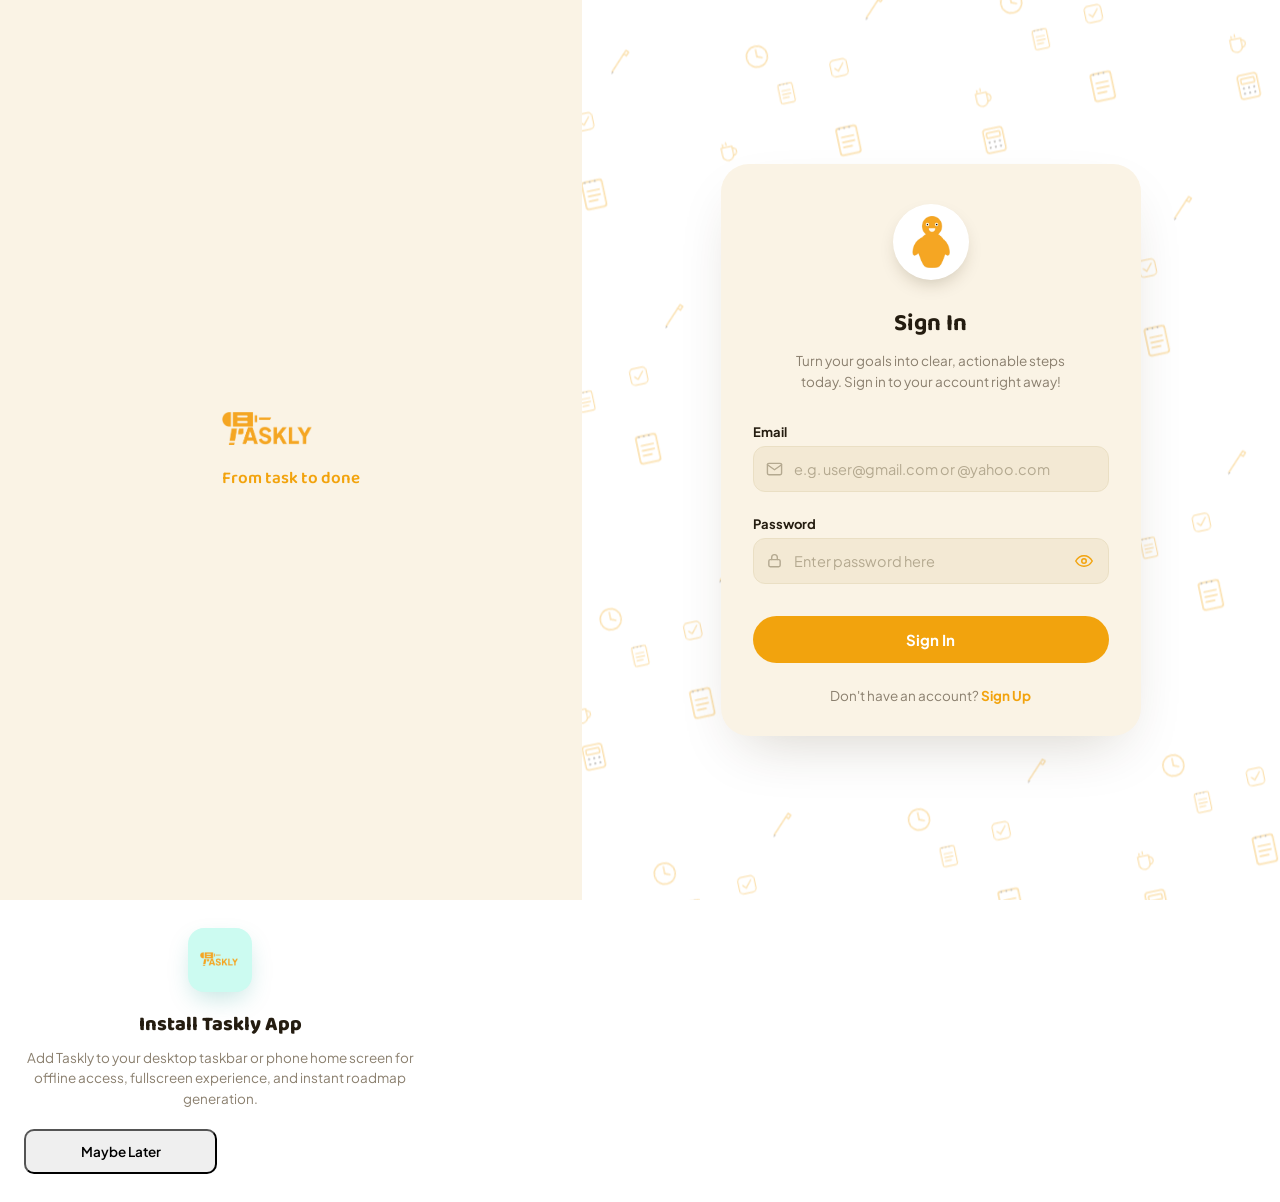
==== commit 626d1595: "account change email requirement error masking fix" ====
--- a/account.html
+++ b/account.html
@@ -300,13 +300,15 @@
               <div class="profile-field-input-wrap">
                 <input class="profile-input" id="fullNameInput" type="text" value="" disabled placeholder="Enter your name">
               </div>
+              <div class="field-inline-error" id="fullNameError" style="display:none; color:var(--color-error); font-size:12px; margin-top:5px; font-weight:600;"></div>
             </div>
 
             <div class="profile-field">
               <label for="emailInput">Email Address</label>
               <div class="profile-field-input-wrap">
-                <input class="profile-input" id="emailInput" type="email" value="" disabled placeholder="Enter your email">
-              </div>
+                <input class="profile-input" id="emailInput" type="email" value="" disabled placeholder="e.g. user@gmail.com or @yahoo.com">
+              </div>
+              <div class="field-inline-error" id="emailError" style="display:none; color:var(--color-error); font-size:12px; margin-top:5px; font-weight:600;"></div>
             </div>
 
             <div class="profile-field">
@@ -334,7 +336,7 @@
                 <svg viewBox="0 0 24 24" fill="none" stroke="currentColor" stroke-width="2" stroke-linecap="round" stroke-linejoin="round"><use href="#ic-lock"/></svg>
                 Security & Password
               </h3>
-              <p class="account-card-desc">Ensure your account remains safe with a strong password.</p>
+              <p class="account-card-desc">Ensure your account remains safe with a strong password (8 - 72 characters).</p>
             </div>
             <button class="btn-outline-teal btn-sm" id="editPasswordBtn" type="button">
               <svg viewBox="0 0 24 24" fill="none" stroke="currentColor" stroke-width="1.8" stroke-linecap="round" stroke-linejoin="round"><path d="M12 20h9"/><path d="M16.5 3.5a2.1 2.1 0 0 1 3 3L7 19l-4 1 1-4Z"/></svg>
@@ -371,15 +373,17 @@
                     <svg viewBox="0 0 24 24" fill="none" stroke="currentColor" stroke-width="2" stroke-linecap="round" stroke-linejoin="round"><use href="#ic-eye"/></svg>
                   </button>
                 </div>
+                <div class="field-inline-error" id="currentPasswordError" style="display:none; color:var(--color-error); font-size:12px; margin-top:5px; font-weight:600;"></div>
               </div>
               <div class="profile-field">
                 <label for="newPasswordInput">New Password</label>
                 <div class="profile-field-input-wrap has-suffix">
-                  <input class="profile-input" id="newPasswordInput" type="password" placeholder="Min. 8 characters">
+                  <input class="profile-input" id="newPasswordInput" type="password" placeholder="8 - 72 characters" minlength="8" maxlength="72">
                   <button type="button" class="field-toggle-visibility" data-target="newPasswordInput" aria-label="Show password">
                     <svg viewBox="0 0 24 24" fill="none" stroke="currentColor" stroke-width="2" stroke-linecap="round" stroke-linejoin="round"><use href="#ic-eye"/></svg>
                   </button>
                 </div>
+                <div class="field-inline-error" id="newPasswordError" style="display:none; color:var(--color-error); font-size:12px; margin-top:5px; font-weight:600;"></div>
               </div>
             </div>
             <div class="profile-actions">
